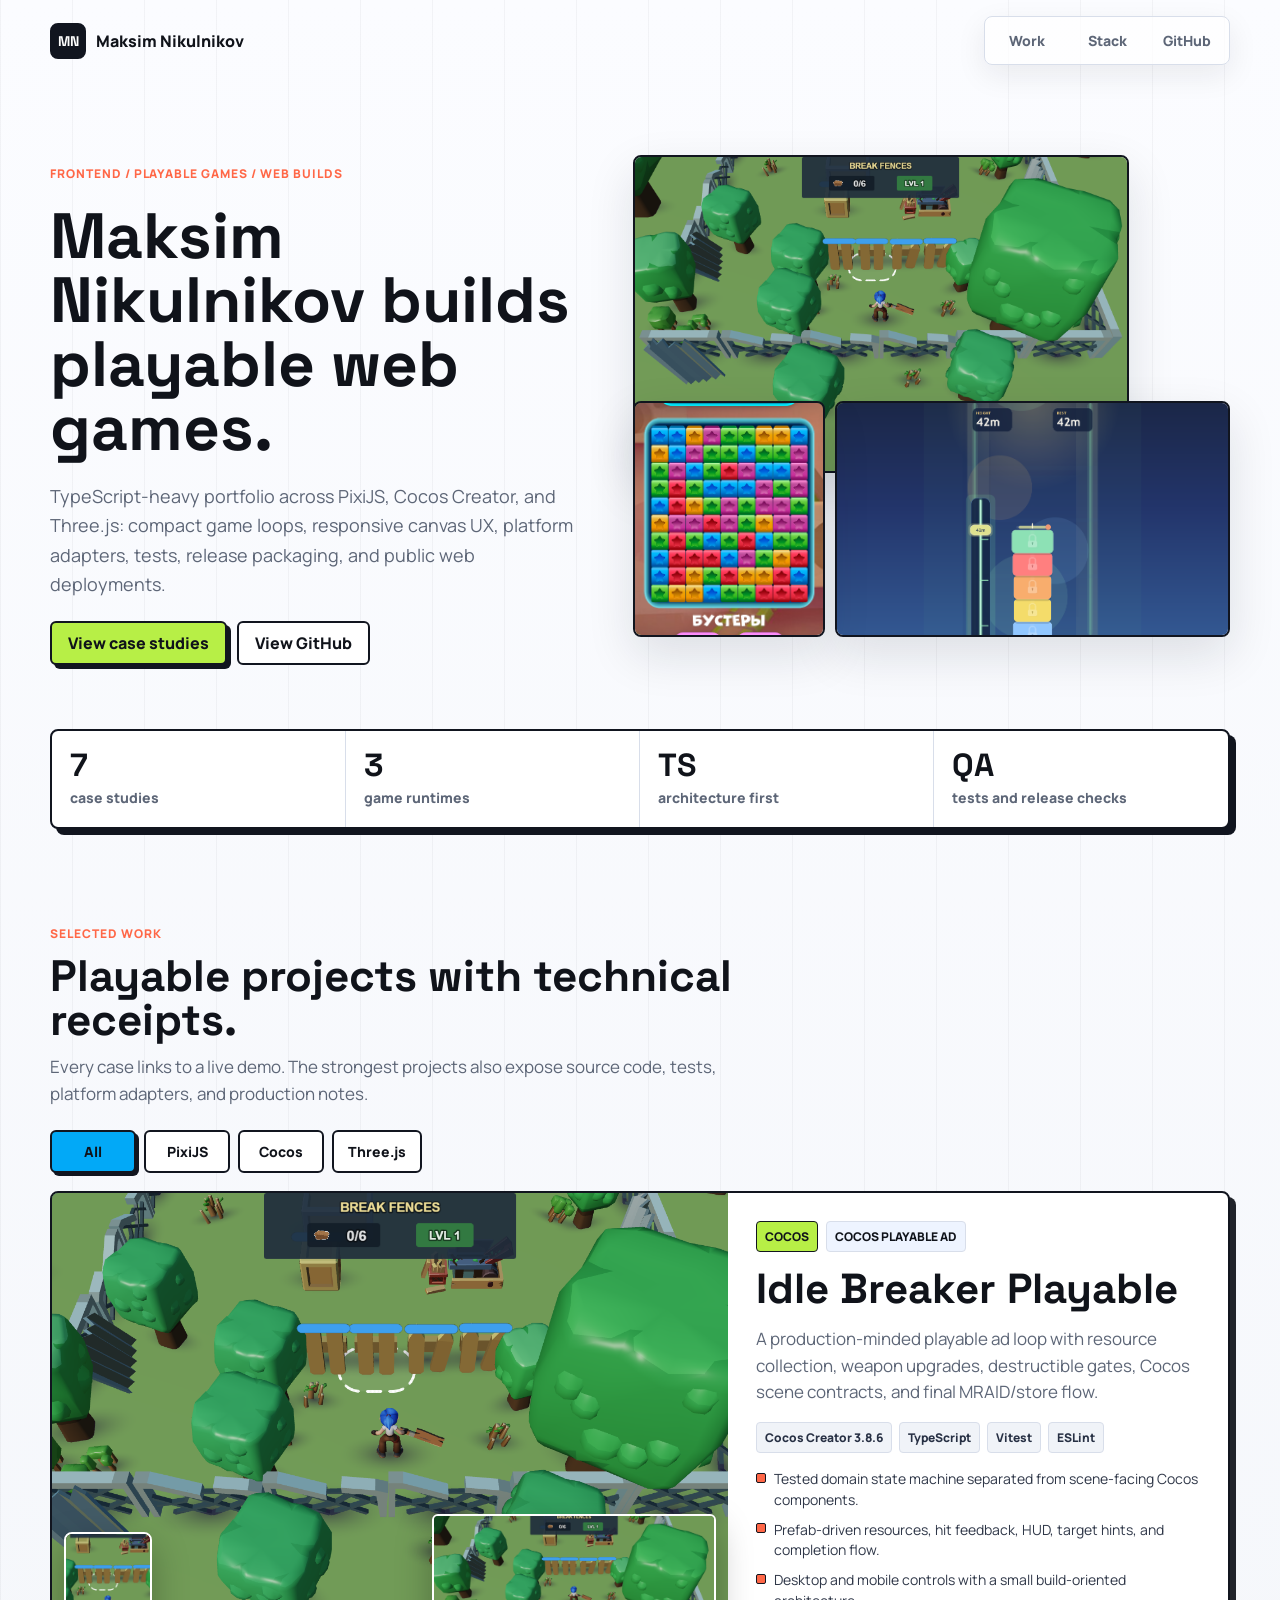
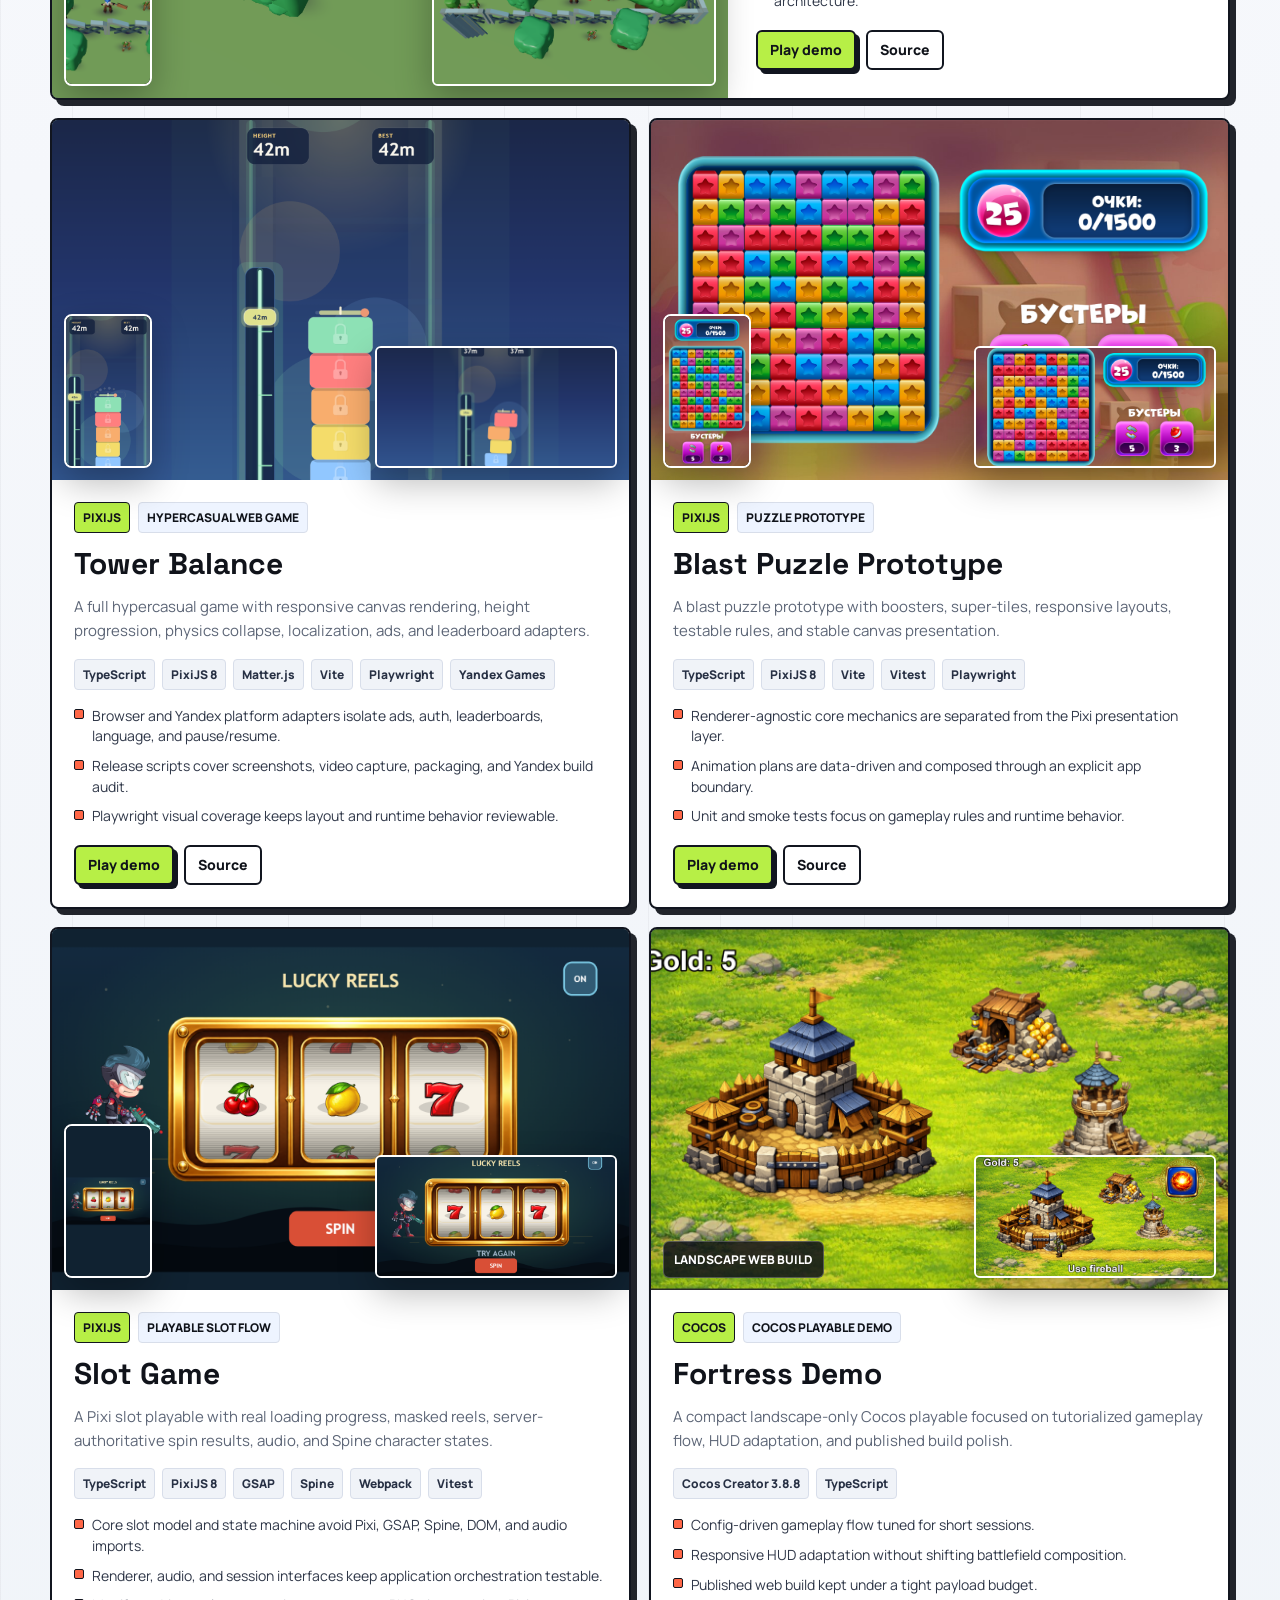
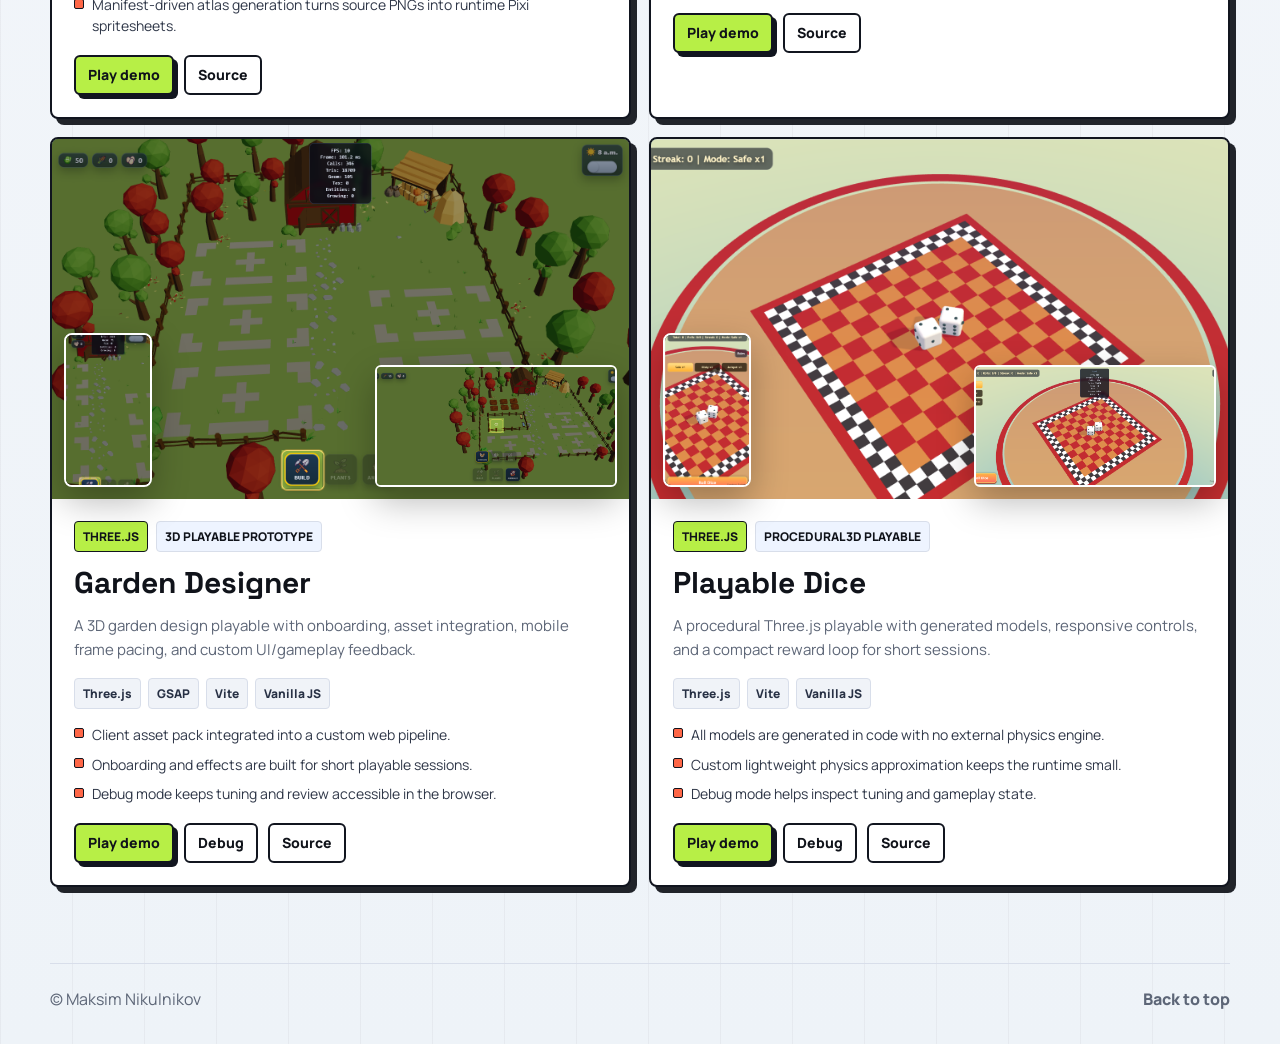
==== index.html @ b0c2d1bb "feat: redesign portfolio layout" ====
<!doctype html>
<html lang="en">
  <head>
    <meta charset="UTF-8" />
    <meta name="viewport" content="width=device-width, initial-scale=1.0" />
    <meta
      name="description"
      content="Portfolio of Maksim Nikulnikov, a frontend and playable game developer working with TypeScript, PixiJS, Cocos Creator, and Three.js."
    />
    <title>Maksim Nikulnikov | Frontend & Playable Game Developer</title>
    <link rel="preconnect" href="https://fonts.googleapis.com" />
    <link rel="preconnect" href="https://fonts.gstatic.com" crossorigin />
    <link
      href="https://fonts.googleapis.com/css2?family=Space+Grotesk:wght@500;600;700&family=Manrope:wght@400;600;700;800&display=swap"
      rel="stylesheet"
    />
    <link rel="stylesheet" href="./styles.css?v=20260713-2" />
  </head>
  <body>
    <header class="site-header">
      <a class="brand" href="#top" aria-label="Maksim Nikulnikov portfolio home">
        <span class="brand-mark">MN</span>
        <span>Maksim Nikulnikov</span>
      </a>
      <nav class="site-nav" aria-label="Primary navigation">
        <a href="#work">Work</a>
        <a href="#stack">Stack</a>
        <a href="https://github.com/MaksNikulnikov" target="_blank" rel="noreferrer">GitHub</a>
      </nav>
    </header>

    <main id="top">
      <section class="hero" aria-labelledby="hero-title">
        <div class="hero-copy">
          <p class="eyebrow">Frontend / playable games / web builds</p>
          <h1 id="hero-title">Maksim Nikulnikov builds playable web games.</h1>
          <p class="subtitle">
            TypeScript-heavy portfolio across PixiJS, Cocos Creator, and Three.js: compact game loops,
            responsive canvas UX, platform adapters, tests, release packaging, and public web deployments.
          </p>
          <div class="hero-actions" aria-label="Primary actions">
            <a class="button button-primary" href="#work">View case studies</a>
            <a class="button button-secondary" href="https://github.com/MaksNikulnikov" target="_blank" rel="noreferrer">View GitHub</a>
          </div>
        </div>

        <div class="hero-media" aria-label="Featured project screenshots">
          <img class="hero-shot hero-shot-main" src="./assets/idle-breaker-desktop-01.png" alt="Idle Breaker Playable gameplay screenshot" />
          <img class="hero-shot hero-shot-small" src="./assets/tower-balance-desktop-01.png" alt="Tower Balance gameplay screenshot" />
          <img class="hero-shot hero-shot-phone" src="./assets/blast-mobile-01.png" alt="Blast Puzzle mobile screenshot" />
        </div>
      </section>

      <section id="stack" class="proof-strip" aria-label="Technical focus">
        <div>
          <strong>7</strong>
          <span>case studies</span>
        </div>
        <div>
          <strong>3</strong>
          <span>game runtimes</span>
        </div>
        <div>
          <strong>TS</strong>
          <span>architecture first</span>
        </div>
        <div>
          <strong>QA</strong>
          <span>tests and release checks</span>
        </div>
      </section>

      <section class="section-heading" aria-labelledby="work-title">
        <p class="eyebrow">Selected work</p>
        <h2 id="work-title">Playable projects with technical receipts.</h2>
        <p>
          Every case links to a live demo. The strongest projects also expose source code, tests,
          platform adapters, and production notes.
        </p>
      </section>

      <section id="work" class="work" aria-label="Portfolio case studies">
        <div id="case-filters" class="filters" aria-label="Filter case studies"></div>
        <div id="case-grid" class="case-grid"></div>
      </section>
    </main>

    <footer class="footer">
      <p>&copy; Maksim Nikulnikov</p>
      <a href="#top">Back to top</a>
    </footer>

    <script type="module" src="./app.js?v=20260713-2"></script>
  </body>
</html>
---- styles.css ----
:root {
  --page: #f5f7fb;
  --surface: #ffffff;
  --ink: #10131a;
  --muted: #5d6677;
  --line: #d8deea;
  --line-strong: #11151f;
  --cyan: #02a9f7;
  --lime: #b7ef46;
  --coral: #ff6747;
  --violet: #7d5cff;
  --shadow: 0 18px 48px rgba(18, 24, 38, 0.12);
}

* {
  box-sizing: border-box;
}

html {
  scroll-behavior: smooth;
}

body {
  margin: 0;
  color: var(--ink);
  background:
    linear-gradient(90deg, rgba(16, 19, 26, 0.04) 1px, transparent 1px),
    linear-gradient(180deg, #fbfcff 0%, var(--page) 42%, #eef3f8 100%);
  background-size: 72px 72px, auto;
  font-family: "Manrope", Arial, sans-serif;
  min-height: 100vh;
}

img {
  display: block;
  max-width: 100%;
}

a {
  color: inherit;
}

.site-header {
  position: relative;
  display: flex;
  align-items: center;
  justify-content: space-between;
  gap: 24px;
  width: min(1180px, calc(100% - 40px));
  margin: 0 auto;
  padding: 16px 0;
}

.brand,
.site-nav {
  display: flex;
  align-items: center;
}

.brand {
  gap: 10px;
  color: var(--ink);
  font-weight: 800;
  text-decoration: none;
}

.brand-mark {
  display: grid;
  place-items: center;
  width: 36px;
  height: 36px;
  color: #ffffff;
  background: var(--line-strong);
  border: 2px solid var(--line-strong);
  border-radius: 8px;
  font-family: "Space Grotesk", Arial, sans-serif;
  font-size: 14px;
}

.site-nav {
  gap: 6px;
  padding: 5px;
  background: rgba(255, 255, 255, 0.72);
  border: 1px solid var(--line);
  border-radius: 8px;
  box-shadow: 0 10px 30px rgba(21, 27, 42, 0.08);
}

.site-nav a {
  min-width: 74px;
  padding: 9px 12px;
  color: var(--muted);
  border-radius: 6px;
  font-size: 14px;
  font-weight: 800;
  text-align: center;
  text-decoration: none;
}

.site-nav a:hover,
.site-nav a:focus-visible {
  color: var(--ink);
  background: #eef4ff;
  outline: none;
}

main {
  overflow: hidden;
}

.hero,
.proof-strip,
.section-heading,
.work,
.footer {
  width: min(1180px, calc(100% - 40px));
  margin: 0 auto;
}

.hero {
  display: grid;
  grid-template-columns: minmax(0, 0.95fr) minmax(440px, 1.05fr);
  gap: 42px;
  align-items: center;
  padding: 74px 0 42px;
}

.hero-copy {
  display: grid;
  gap: 22px;
}

.eyebrow {
  margin: 0;
  color: var(--coral);
  font-size: 12px;
  font-weight: 900;
  letter-spacing: 0.08em;
  text-transform: uppercase;
}

h1,
h2,
h3 {
  margin: 0;
  font-family: "Space Grotesk", Arial, sans-serif;
  line-height: 1;
}

h1 {
  max-width: 760px;
  font-size: 64px;
  font-weight: 700;
}

.subtitle {
  max-width: 660px;
  margin: 0;
  color: var(--muted);
  font-size: 18px;
  line-height: 1.62;
}

.hero-actions,
.case-actions {
  display: flex;
  flex-wrap: wrap;
  gap: 10px;
}

.button {
  display: inline-flex;
  align-items: center;
  justify-content: center;
  min-height: 44px;
  padding: 12px 16px;
  border: 2px solid var(--line-strong);
  border-radius: 6px;
  font-weight: 900;
  line-height: 1;
  text-decoration: none;
  transition:
    transform 160ms ease,
    box-shadow 160ms ease,
    background-color 160ms ease;
}

.button:hover,
.button:focus-visible {
  transform: translateY(-2px);
  outline: none;
}

.button-primary {
  color: var(--ink);
  background: var(--lime);
  box-shadow: 4px 4px 0 var(--line-strong);
}

.button-secondary {
  color: var(--ink);
  background: #ffffff;
}

.hero-media {
  position: relative;
  display: grid;
  grid-template-columns: repeat(6, minmax(0, 1fr));
  grid-template-rows: repeat(6, 72px);
  gap: 10px;
  min-height: 520px;
}

.hero-shot {
  width: 100%;
  height: 100%;
  border: 2px solid var(--line-strong);
  border-radius: 8px;
  object-fit: cover;
  box-shadow: var(--shadow);
}

.hero-shot-main {
  grid-column: 1 / 6;
  grid-row: 1 / 5;
}

.hero-shot-small {
  grid-column: 3 / 7;
  grid-row: 4 / 7;
}

.hero-shot-phone {
  grid-column: 1 / 3;
  grid-row: 4 / 7;
}

.proof-strip {
  display: grid;
  grid-template-columns: repeat(4, minmax(0, 1fr));
  margin-top: 12px;
  border: 2px solid var(--line-strong);
  border-radius: 8px;
  background: var(--surface);
  box-shadow: 6px 6px 0 var(--line-strong);
}

.proof-strip div {
  display: grid;
  gap: 4px;
  min-height: 96px;
  padding: 18px;
  border-right: 1px solid var(--line);
}

.proof-strip div:last-child {
  border-right: 0;
}

.proof-strip strong {
  font-family: "Space Grotesk", Arial, sans-serif;
  font-size: 32px;
  line-height: 1;
}

.proof-strip span {
  color: var(--muted);
  font-size: 14px;
  font-weight: 800;
}

.section-heading {
  display: grid;
  gap: 12px;
  max-width: 1180px;
  padding: 96px 0 22px;
}

.section-heading h2 {
  max-width: 760px;
  font-size: 44px;
}

.section-heading p:not(.eyebrow) {
  max-width: 720px;
  margin: 0;
  color: var(--muted);
  font-size: 17px;
  line-height: 1.58;
}

.work {
  padding-bottom: 76px;
}

.filters {
  display: flex;
  flex-wrap: wrap;
  gap: 8px;
  margin-bottom: 18px;
}

.filters button {
  min-width: 86px;
  padding: 10px 14px;
  color: var(--ink);
  background: #ffffff;
  border: 2px solid var(--line-strong);
  border-radius: 6px;
  cursor: pointer;
  font: inherit;
  font-size: 14px;
  font-weight: 900;
}

.filters button:hover,
.filters button:focus-visible,
.filters button.is-active {
  background: var(--cyan);
  outline: none;
  box-shadow: 3px 3px 0 var(--line-strong);
}

.case-grid {
  display: grid;
  grid-template-columns: repeat(2, minmax(0, 1fr));
  gap: 18px;
}

.case-card {
  overflow: hidden;
  background: var(--surface);
  border: 2px solid var(--line-strong);
  border-radius: 8px;
  box-shadow: 6px 6px 0 rgba(16, 19, 26, 0.92);
}

.case-card[hidden] {
  display: none;
}

.case-card-featured {
  display: grid;
  grid-column: 1 / -1;
  grid-template-columns: minmax(0, 1.15fr) minmax(360px, 0.85fr);
}

.case-media {
  position: relative;
  min-height: 330px;
  background:
    linear-gradient(135deg, rgba(2, 169, 247, 0.2), rgba(255, 103, 71, 0.15)),
    #11151f;
}

.case-card:not(.case-card-featured) .case-media {
  aspect-ratio: 16 / 10;
  min-height: 0;
}

.media-link,
.media-link img,
.phone-preview,
.phone-preview img {
  display: block;
}

.media-primary {
  position: absolute;
  inset: 0;
}

.media-primary img {
  width: 100%;
  height: 100%;
  object-fit: cover;
}

.media-secondary {
  position: absolute;
  right: 12px;
  bottom: 12px;
  width: 42%;
  height: 34%;
  overflow: hidden;
  border: 2px solid #ffffff;
  border-radius: 6px;
  box-shadow: 0 14px 36px rgba(0, 0, 0, 0.28);
}

.media-secondary img {
  width: 100%;
  height: 100%;
  object-fit: cover;
}

.phone-preview {
  position: absolute;
  left: 12px;
  bottom: 12px;
  width: 88px;
  height: 154px;
  overflow: hidden;
  background: #11151f;
  border: 2px solid #ffffff;
  border-radius: 8px;
  box-shadow: 0 14px 36px rgba(0, 0, 0, 0.28);
}

.phone-preview img {
  width: 100%;
  height: 100%;
  object-fit: cover;
}

.orientation-note {
  position: absolute;
  left: 12px;
  bottom: 12px;
  max-width: calc(100% - 24px);
  padding: 9px 10px;
  color: #ffffff;
  background: rgba(16, 19, 26, 0.86);
  border: 1px solid rgba(255, 255, 255, 0.24);
  border-radius: 6px;
  font-size: 12px;
  font-weight: 900;
  text-transform: uppercase;
}

.case-copy {
  display: grid;
  align-content: start;
  gap: 16px;
  padding: 22px;
}

.case-card-featured .case-copy {
  padding: 28px;
}

.case-kicker {
  display: flex;
  flex-wrap: wrap;
  gap: 8px;
}

.case-kicker span {
  padding: 6px 8px;
  color: var(--ink);
  background: #eef4ff;
  border: 1px solid var(--line);
  border-radius: 4px;
  font-size: 12px;
  font-weight: 900;
  text-transform: uppercase;
}

.case-kicker span:first-child {
  background: var(--lime);
  border-color: var(--line-strong);
}

.case-copy h3 {
  font-size: 30px;
}

.case-card-featured .case-copy h3 {
  font-size: 42px;
}

.case-copy p {
  margin: 0;
  color: var(--muted);
  font-size: 15px;
  line-height: 1.58;
}

.case-card-featured .case-copy p {
  font-size: 17px;
}

.chip-list {
  display: flex;
  flex-wrap: wrap;
  gap: 7px;
}

.chip {
  padding: 6px 8px;
  color: #273044;
  background: #f0f3f8;
  border: 1px solid var(--line);
  border-radius: 4px;
  font-size: 12px;
  font-weight: 800;
}

.case-highlights {
  display: grid;
  gap: 9px;
  margin: 0;
  padding: 0;
  list-style: none;
}

.case-highlights li {
  position: relative;
  padding-left: 18px;
  color: #2f3748;
  font-size: 14px;
  line-height: 1.48;
}

.case-highlights li::before {
  position: absolute;
  top: 0.62em;
  left: 0;
  width: 8px;
  height: 8px;
  background: var(--coral);
  border: 1px solid var(--line-strong);
  border-radius: 2px;
  content: "";
  transform: translateY(-50%);
}

.case-actions {
  margin-top: 2px;
}

.case-actions .button {
  min-height: 40px;
  padding: 10px 12px;
  font-size: 14px;
}

.footer {
  display: flex;
  align-items: center;
  justify-content: space-between;
  gap: 16px;
  padding: 24px 0 34px;
  color: var(--muted);
  border-top: 1px solid var(--line);
}

.footer p {
  margin: 0;
}

.footer a {
  font-weight: 900;
  text-decoration: none;
}

@media (max-width: 1080px) {
  .hero {
    grid-template-columns: 1fr;
    padding-top: 48px;
  }

  .hero-media {
    min-height: 460px;
  }

  .case-card-featured {
    grid-template-columns: 1fr;
  }

  .case-card-featured .case-media {
    min-height: 420px;
  }
}

@media (max-width: 760px) {
  .site-header {
    position: static;
    align-items: flex-start;
    flex-direction: column;
    width: min(100% - 28px, 1180px);
    padding-top: 14px;
  }

  .site-nav {
    width: 100%;
    justify-content: space-between;
  }

  .site-nav a {
    min-width: 0;
    flex: 1;
  }

  .hero,
  .proof-strip,
  .section-heading,
  .work,
  .footer {
    width: min(100% - 28px, 1180px);
  }

  .hero {
    gap: 28px;
    padding: 36px 0 30px;
  }

  h1 {
    font-size: 42px;
  }

  .subtitle {
    font-size: 16px;
  }

  .hero-actions .button,
  .case-actions .button {
    width: 100%;
  }

  .hero-media {
    grid-template-rows: repeat(6, 48px);
    min-height: 340px;
  }

  .hero-shot-main {
    grid-column: 1 / 7;
    grid-row: 1 / 5;
  }

  .hero-shot-small {
    grid-column: 3 / 7;
    grid-row: 4 / 7;
  }

  .hero-shot-phone {
    grid-column: 1 / 3;
    grid-row: 4 / 7;
  }

  .proof-strip {
    grid-template-columns: repeat(2, minmax(0, 1fr));
  }

  .proof-strip div {
    min-height: 88px;
  }

  .proof-strip div:nth-child(2) {
    border-right: 0;
  }

  .proof-strip div:nth-child(-n + 2) {
    border-bottom: 1px solid var(--line);
  }

  .section-heading {
    padding-top: 64px;
  }

  .section-heading h2 {
    font-size: 34px;
  }

  .case-grid {
    grid-template-columns: 1fr;
  }

  .case-card-featured .case-media,
  .case-media {
    min-height: 300px;
  }

  .case-card-featured .case-copy,
  .case-copy {
    padding: 18px;
  }

  .case-card-featured .case-copy h3,
  .case-copy h3 {
    font-size: 28px;
  }

  .media-secondary {
    width: 48%;
  }

  .phone-preview {
    width: 72px;
    height: 128px;
  }
}

@media (max-width: 460px) {
  h1 {
    font-size: 36px;
  }

  .brand {
    font-size: 15px;
  }

  .site-nav a {
    padding: 8px 6px;
    font-size: 13px;
  }

  .hero-media {
    grid-template-rows: repeat(6, 40px);
    min-height: 286px;
  }

  .proof-strip strong {
    font-size: 26px;
  }

  .filters button {
    flex: 1 1 calc(50% - 8px);
  }
}
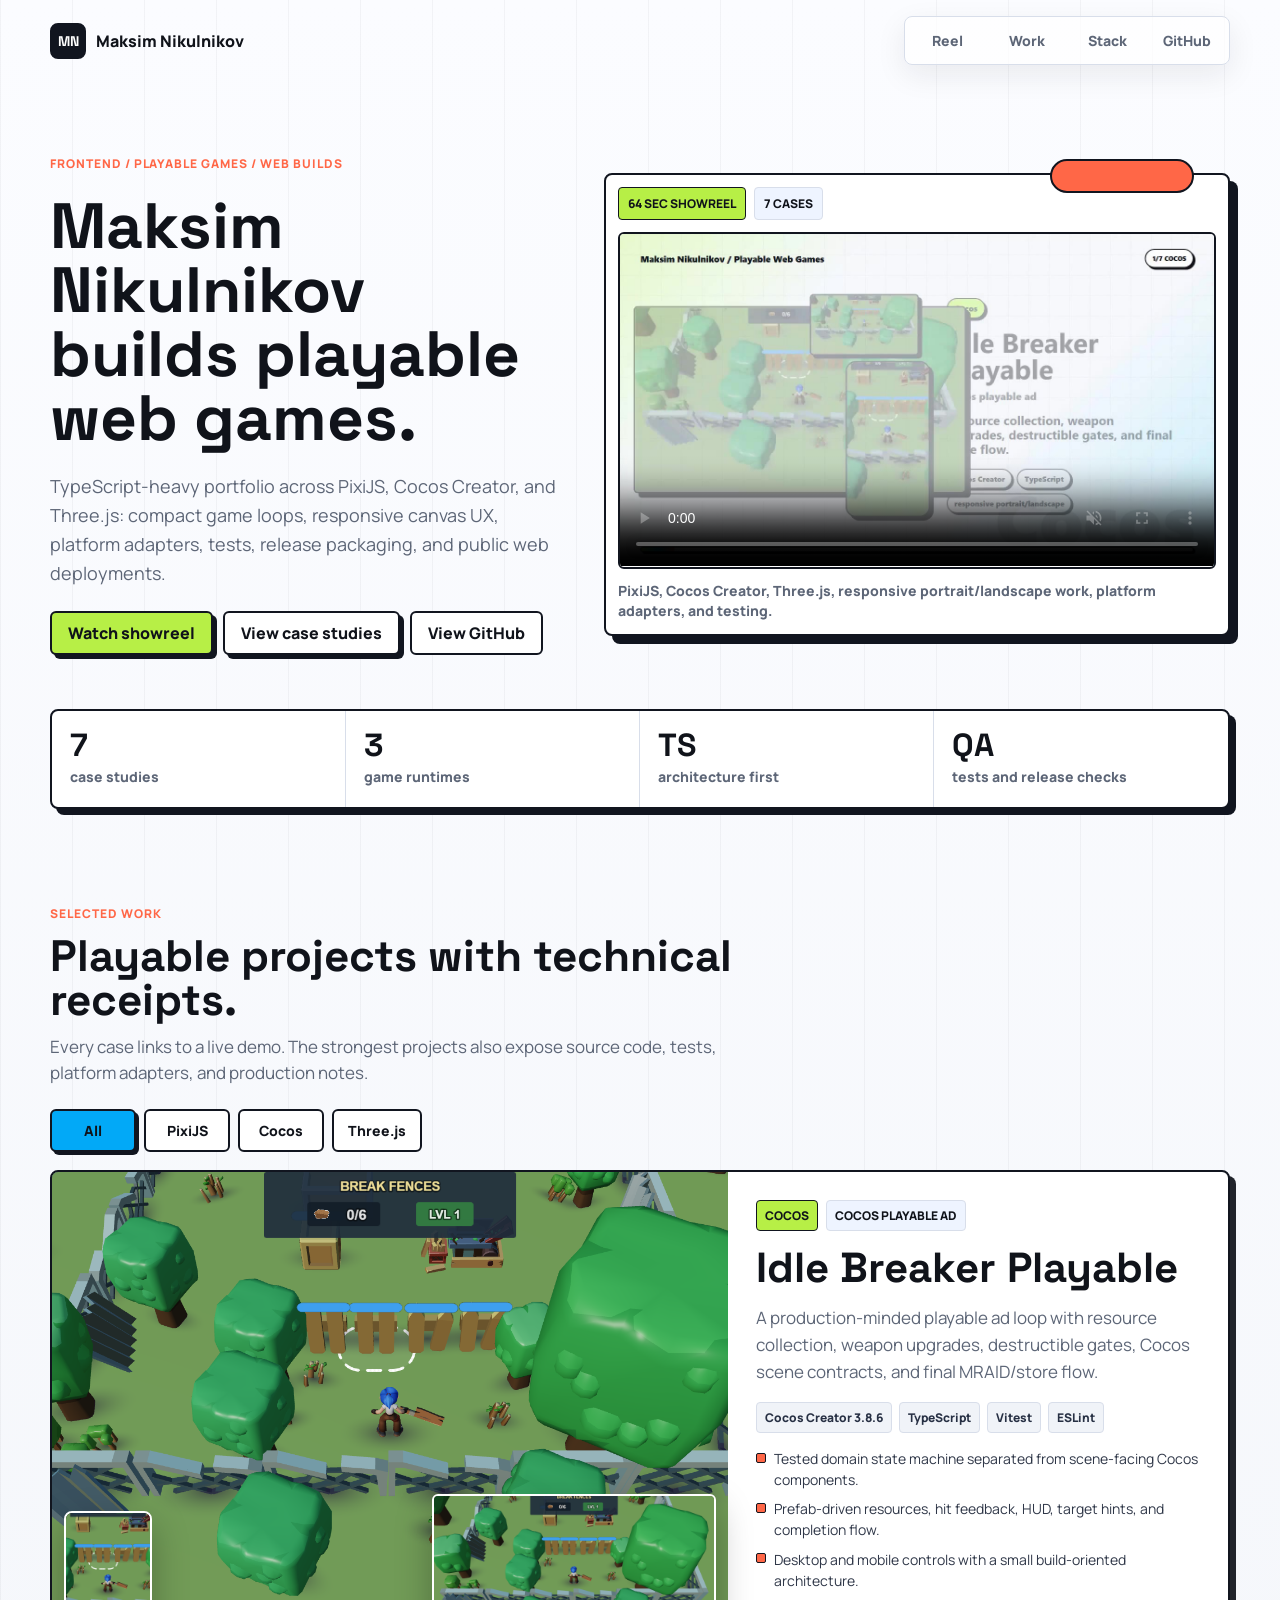
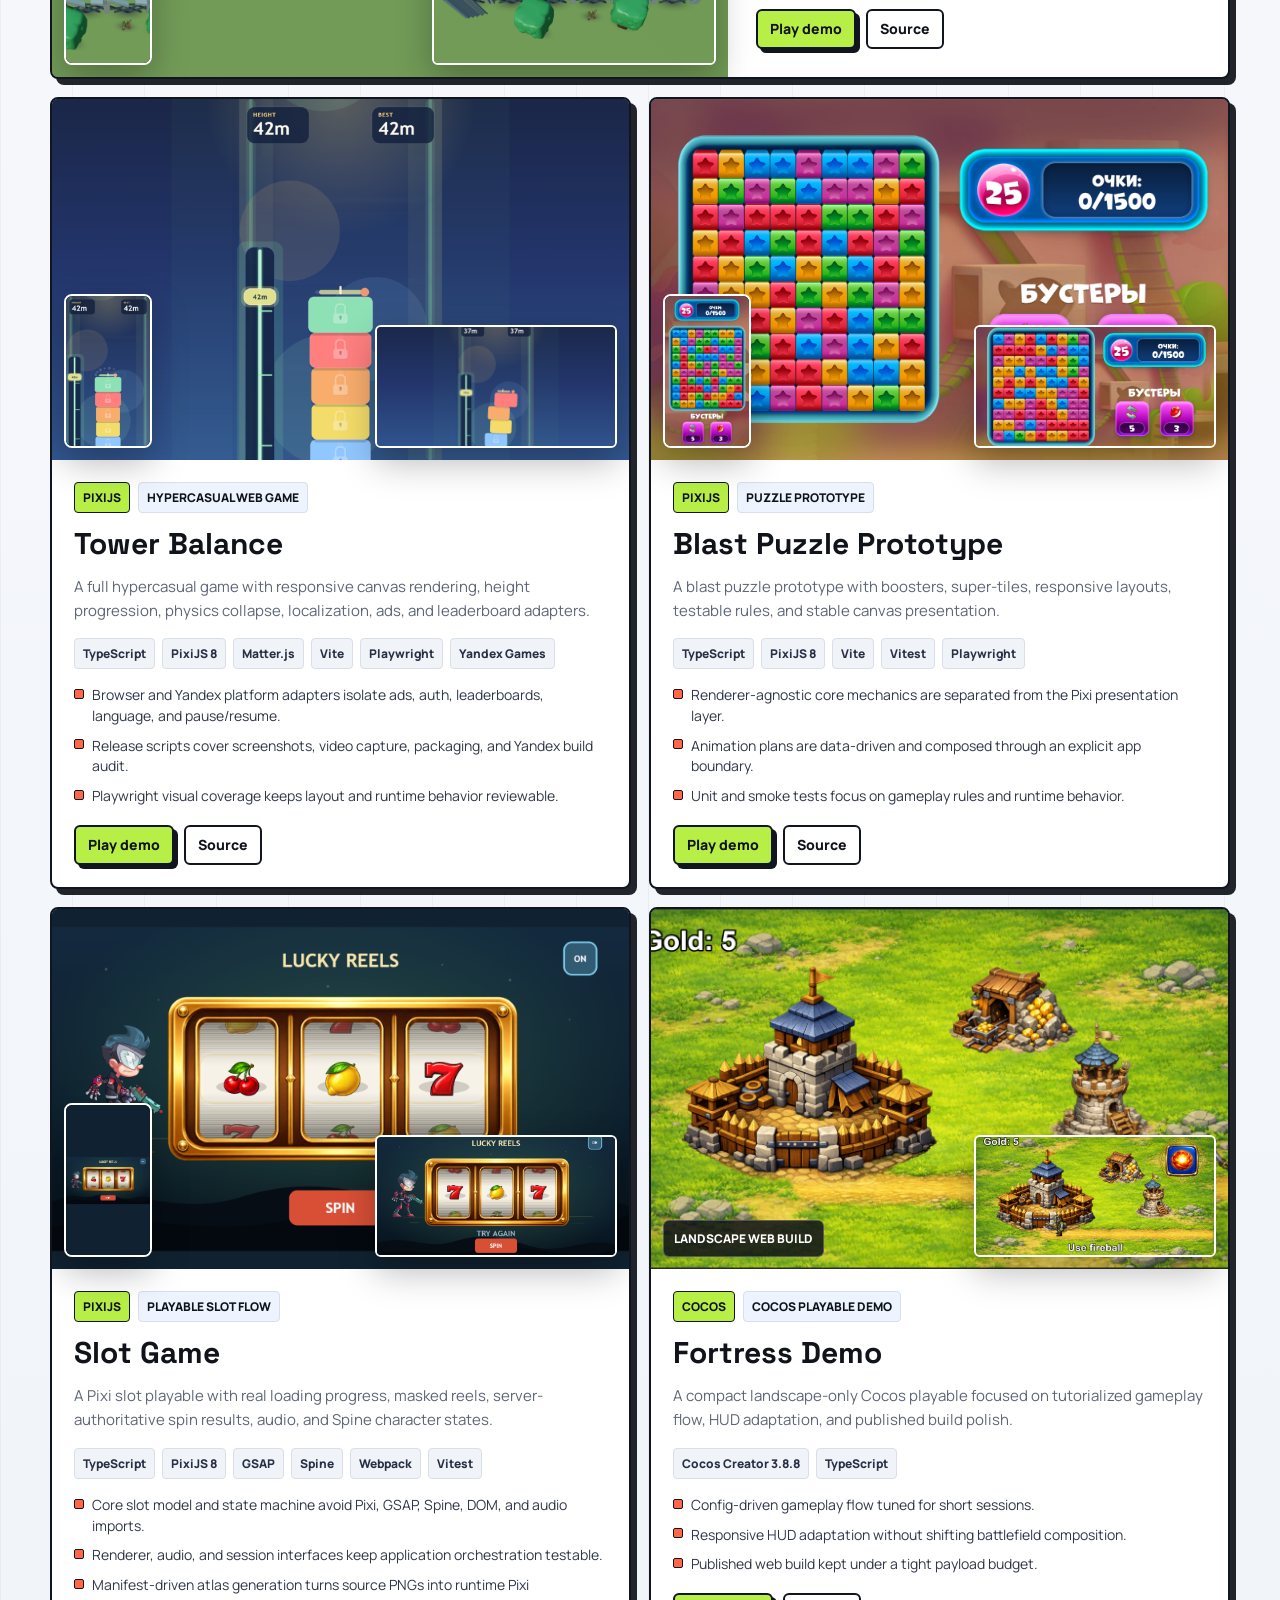
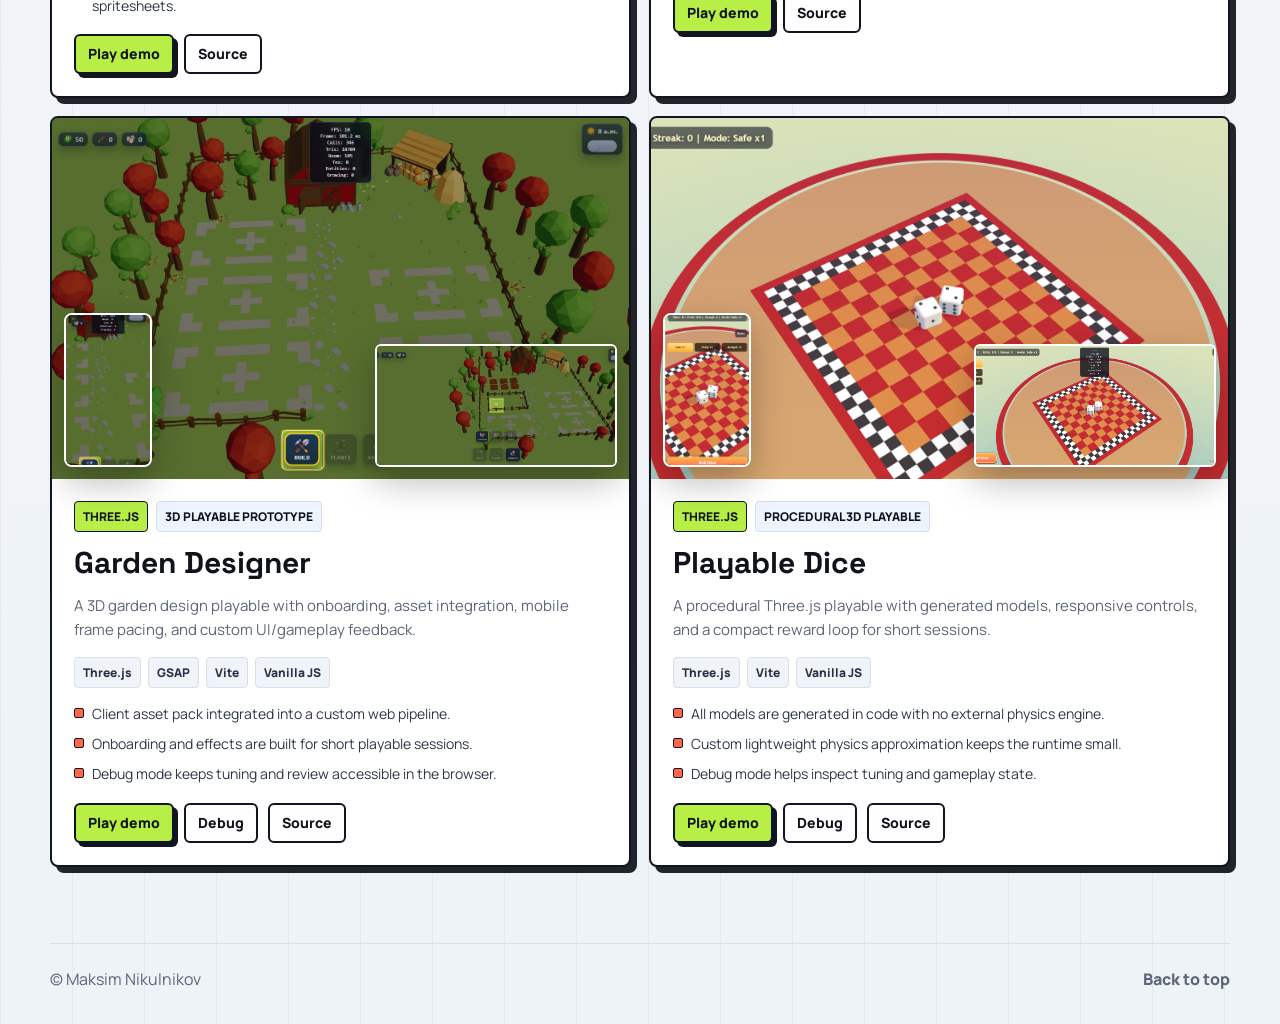
==== commit 04fd0e28: "feat: add portfolio showreel" ====
--- a/index.html
+++ b/index.html
@@ -23,6 +23,7 @@
         <span>Maksim Nikulnikov</span>
       </a>
       <nav class="site-nav" aria-label="Primary navigation">
+        <a href="#showreel">Reel</a>
         <a href="#work">Work</a>
         <a href="#stack">Stack</a>
         <a href="https://github.com/MaksNikulnikov" target="_blank" rel="noreferrer">GitHub</a>
@@ -39,15 +40,31 @@
             responsive canvas UX, platform adapters, tests, release packaging, and public web deployments.
           </p>
           <div class="hero-actions" aria-label="Primary actions">
+            <a class="button button-primary" href="#showreel">Watch showreel</a>
             <a class="button button-primary" href="#work">View case studies</a>
             <a class="button button-secondary" href="https://github.com/MaksNikulnikov" target="_blank" rel="noreferrer">View GitHub</a>
           </div>
         </div>
 
-        <div class="hero-media" aria-label="Featured project screenshots">
-          <img class="hero-shot hero-shot-main" src="./assets/idle-breaker-desktop-01.png" alt="Idle Breaker Playable gameplay screenshot" />
-          <img class="hero-shot hero-shot-small" src="./assets/tower-balance-desktop-01.png" alt="Tower Balance gameplay screenshot" />
-          <img class="hero-shot hero-shot-phone" src="./assets/blast-mobile-01.png" alt="Blast Puzzle mobile screenshot" />
+        <div id="showreel" class="showreel-card" aria-label="Playable portfolio showreel">
+          <div class="showreel-meta">
+            <span>64 sec showreel</span>
+            <span>7 cases</span>
+          </div>
+          <video
+            class="showreel-video"
+            controls
+            muted
+            playsinline
+            preload="metadata"
+            poster="./assets/showreel-poster.jpg?v=20260713"
+          >
+            <source src="./assets/showreel.webm?v=20260713" type="video/webm" />
+            <source src="./assets/showreel.mp4?v=20260713" type="video/mp4" />
+          </video>
+          <p class="showreel-caption">
+            PixiJS, Cocos Creator, Three.js, responsive portrait/landscape work, platform adapters, and testing.
+          </p>
         </div>
       </section>
 
--- a/styles.css
+++ b/styles.css
@@ -119,7 +119,7 @@
 
 .hero {
   display: grid;
-  grid-template-columns: minmax(0, 0.95fr) minmax(440px, 1.05fr);
+  grid-template-columns: minmax(0, 0.9fr) minmax(480px, 1.1fr);
   gap: 42px;
   align-items: center;
   padding: 74px 0 42px;
@@ -197,42 +197,76 @@
   box-shadow: 4px 4px 0 var(--line-strong);
 }
 
+.hero-actions .button-primary + .button-primary {
+  background: #ffffff;
+}
+
 .button-secondary {
   color: var(--ink);
   background: #ffffff;
 }
 
-.hero-media {
+.showreel-card {
   position: relative;
   display: grid;
-  grid-template-columns: repeat(6, minmax(0, 1fr));
-  grid-template-rows: repeat(6, 72px);
-  gap: 10px;
-  min-height: 520px;
-}
-
-.hero-shot {
-  width: 100%;
-  height: 100%;
+  gap: 12px;
+  padding: 12px;
+  background: var(--surface);
   border: 2px solid var(--line-strong);
   border-radius: 8px;
+  box-shadow: 8px 8px 0 var(--line-strong);
+}
+
+.showreel-card::before {
+  position: absolute;
+  inset: -16px 34px auto auto;
+  width: 140px;
+  height: 30px;
+  background: var(--coral);
+  border: 2px solid var(--line-strong);
+  border-radius: 999px;
+  content: "";
+}
+
+.showreel-meta {
+  display: flex;
+  flex-wrap: wrap;
+  gap: 8px;
+}
+
+.showreel-meta span {
+  padding: 7px 9px;
+  color: var(--ink);
+  background: #eef4ff;
+  border: 1px solid var(--line);
+  border-radius: 4px;
+  font-size: 12px;
+  font-weight: 900;
+  text-transform: uppercase;
+}
+
+.showreel-meta span:first-child {
+  background: var(--lime);
+  border-color: var(--line-strong);
+}
+
+.showreel-video {
+  display: block;
+  width: 100%;
+  aspect-ratio: 16 / 9;
+  overflow: hidden;
+  background: #11151f;
+  border: 2px solid var(--line-strong);
+  border-radius: 6px;
   object-fit: cover;
-  box-shadow: var(--shadow);
-}
-
-.hero-shot-main {
-  grid-column: 1 / 6;
-  grid-row: 1 / 5;
-}
-
-.hero-shot-small {
-  grid-column: 3 / 7;
-  grid-row: 4 / 7;
-}
-
-.hero-shot-phone {
-  grid-column: 1 / 3;
-  grid-row: 4 / 7;
+}
+
+.showreel-caption {
+  margin: 0;
+  color: var(--muted);
+  font-size: 14px;
+  font-weight: 800;
+  line-height: 1.48;
 }
 
 .proof-strip {
@@ -560,10 +594,6 @@
     padding-top: 48px;
   }
 
-  .hero-media {
-    min-height: 460px;
-  }
-
   .case-card-featured {
     grid-template-columns: 1fr;
   }
@@ -618,26 +648,6 @@
     width: 100%;
   }
 
-  .hero-media {
-    grid-template-rows: repeat(6, 48px);
-    min-height: 340px;
-  }
-
-  .hero-shot-main {
-    grid-column: 1 / 7;
-    grid-row: 1 / 5;
-  }
-
-  .hero-shot-small {
-    grid-column: 3 / 7;
-    grid-row: 4 / 7;
-  }
-
-  .hero-shot-phone {
-    grid-column: 1 / 3;
-    grid-row: 4 / 7;
-  }
-
   .proof-strip {
     grid-template-columns: repeat(2, minmax(0, 1fr));
   }
@@ -705,9 +715,8 @@
     font-size: 13px;
   }
 
-  .hero-media {
-    grid-template-rows: repeat(6, 40px);
-    min-height: 286px;
+  .showreel-card {
+    padding: 9px;
   }
 
   .proof-strip strong {
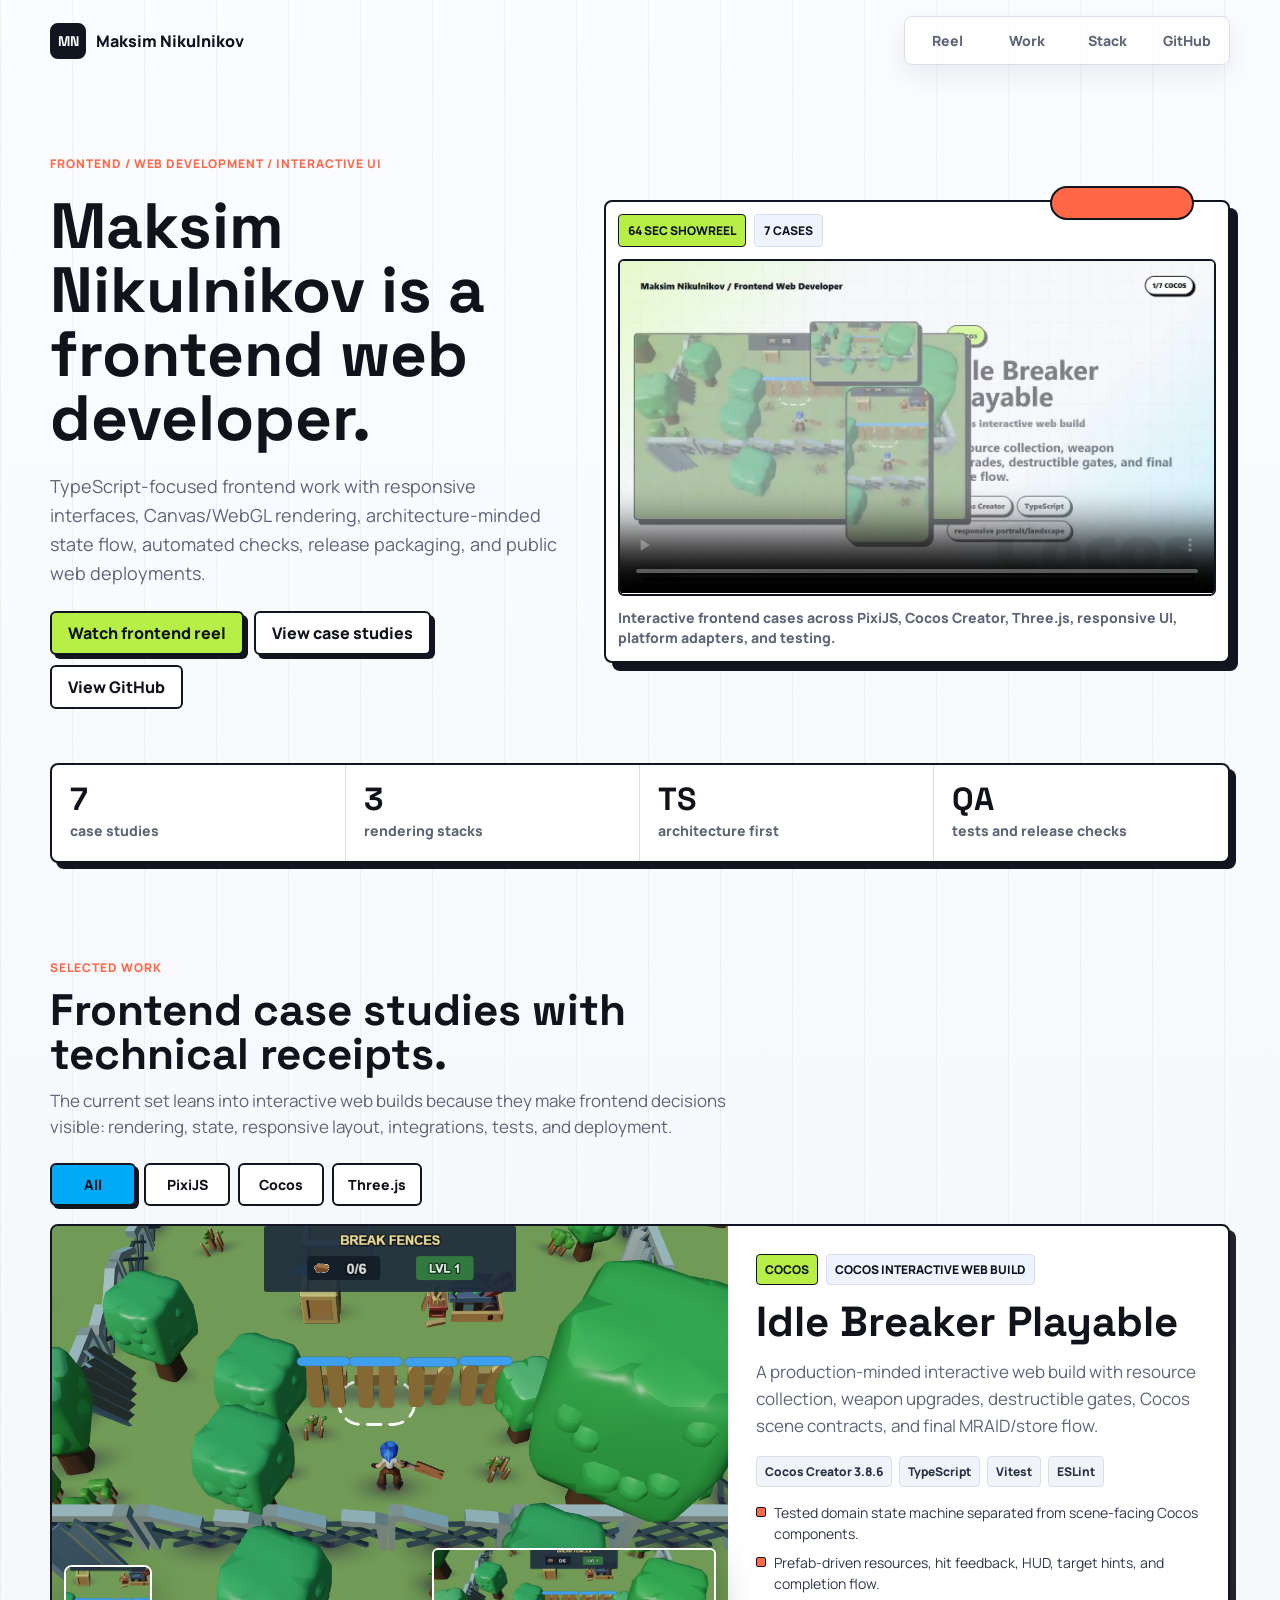
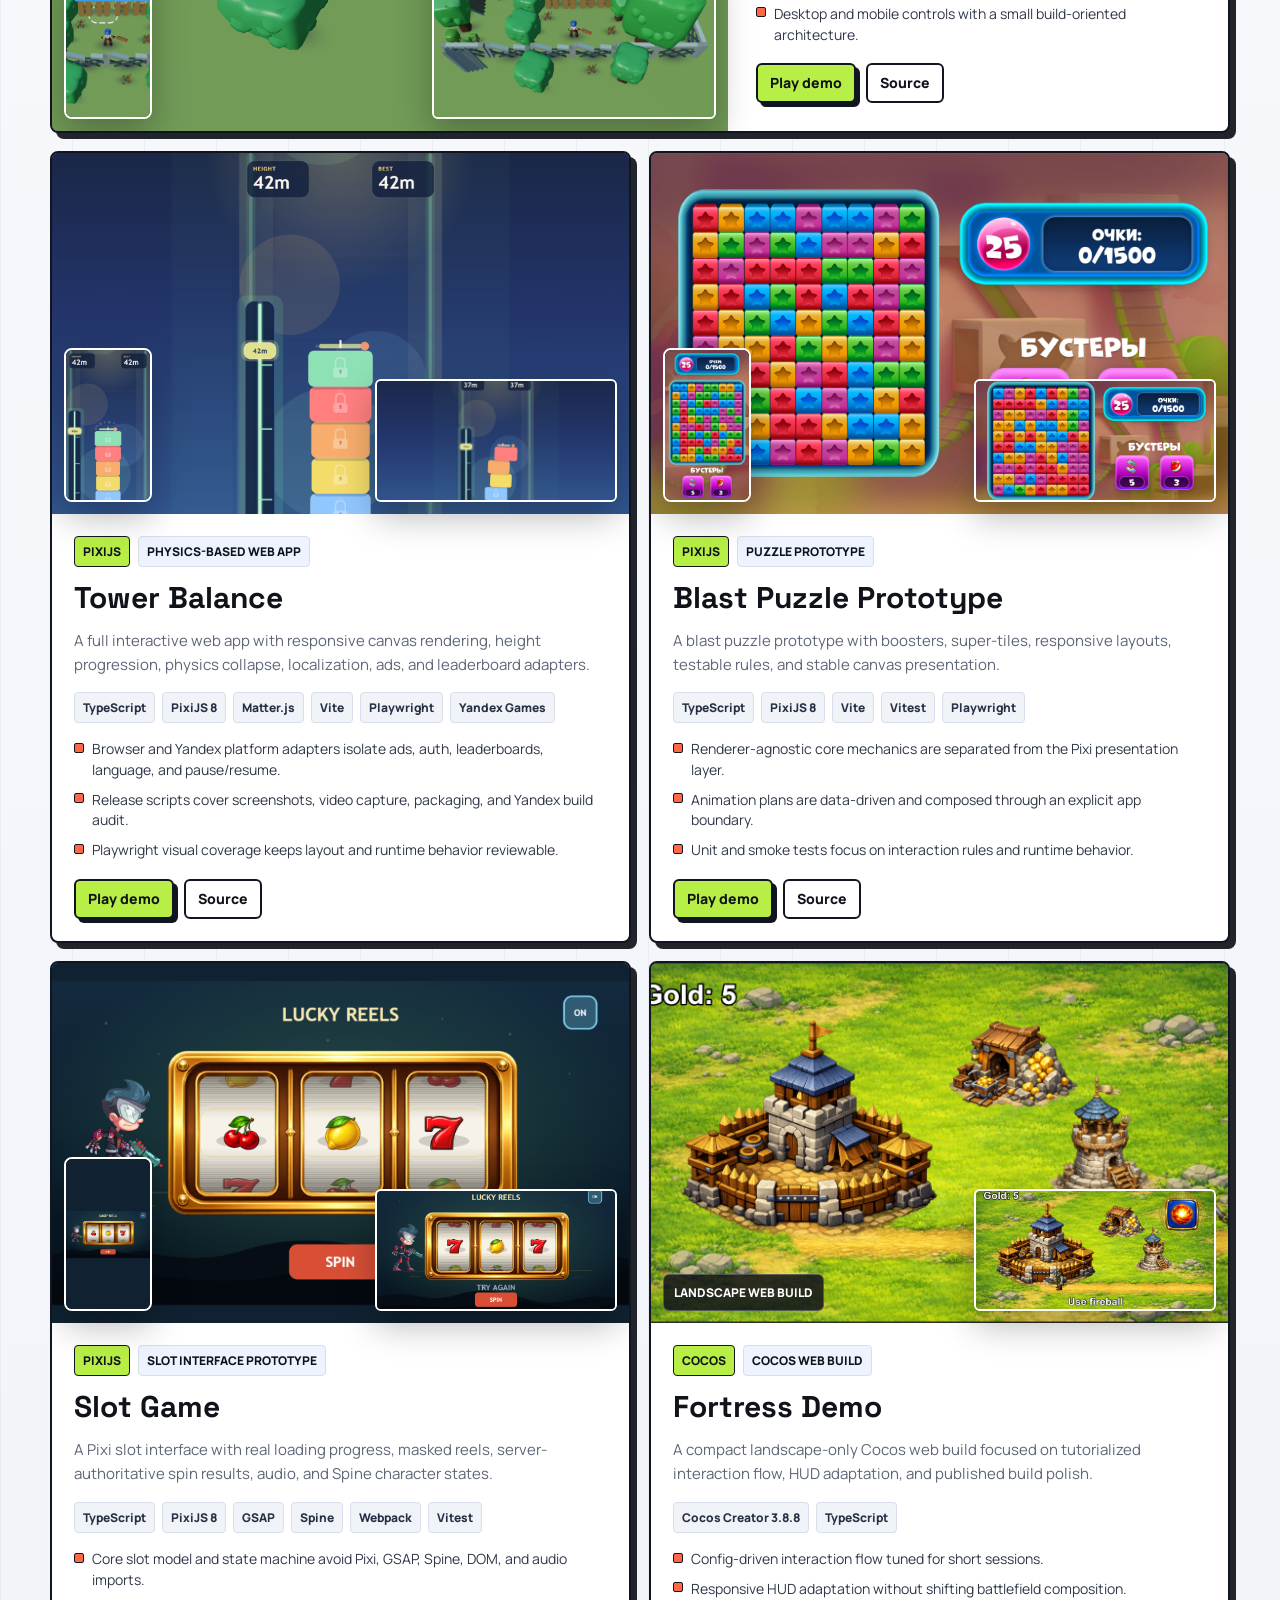
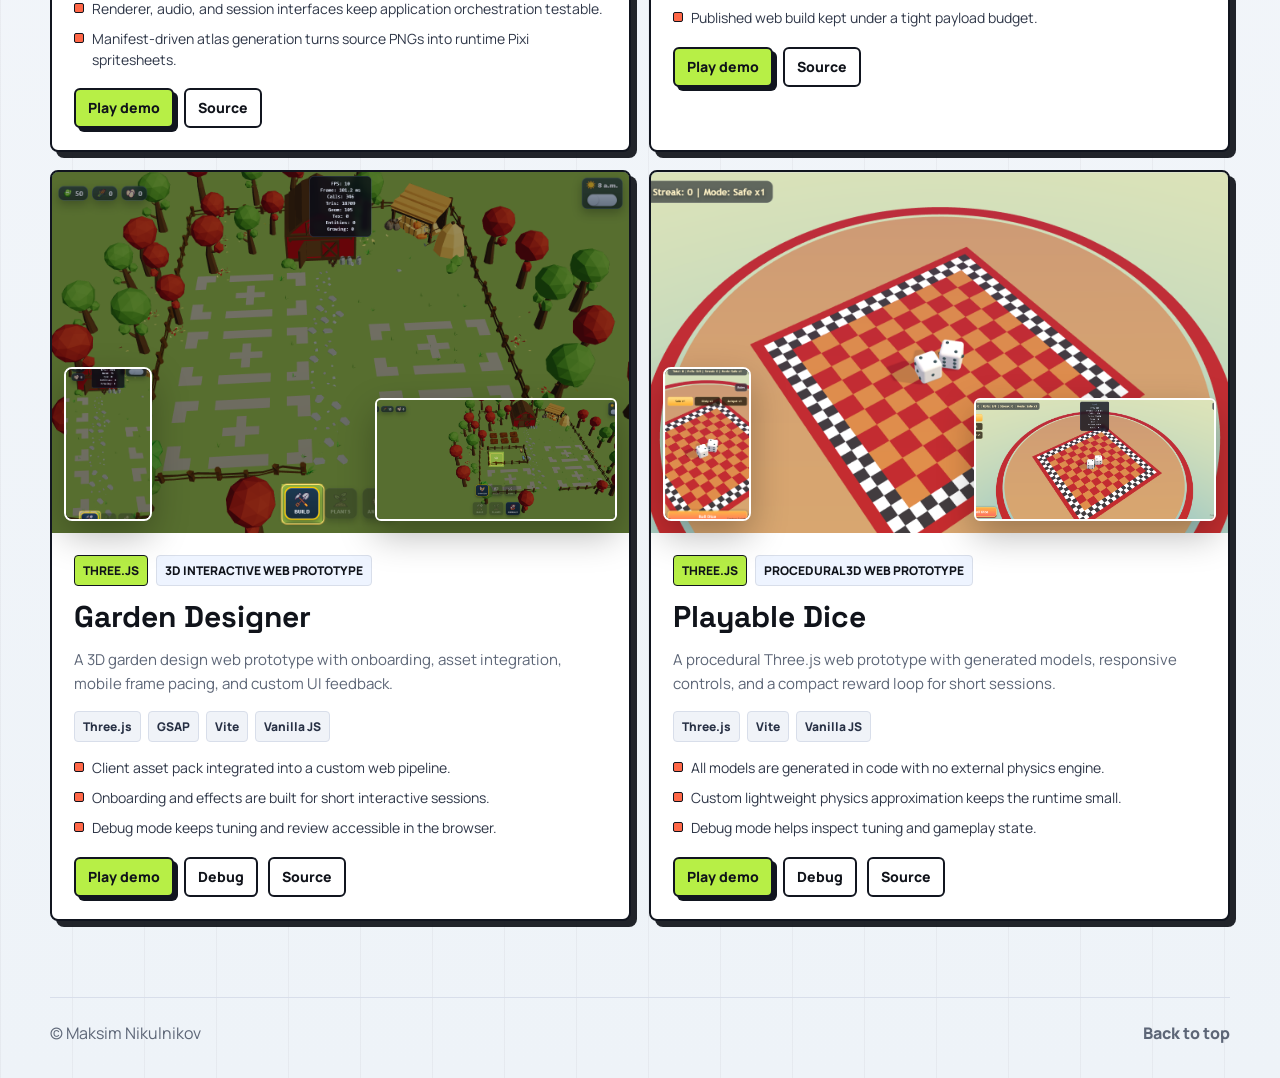
==== commit ce3e92be: "copy: reposition portfolio as frontend developer" ====
--- a/index.html
+++ b/index.html
@@ -5,16 +5,16 @@
     <meta name="viewport" content="width=device-width, initial-scale=1.0" />
     <meta
       name="description"
-      content="Portfolio of Maksim Nikulnikov, a frontend and playable game developer working with TypeScript, PixiJS, Cocos Creator, and Three.js."
+      content="Portfolio of Maksim Nikulnikov, a frontend web developer working with TypeScript, responsive UI, Canvas, WebGL, PixiJS, Cocos Creator, and Three.js."
     />
-    <title>Maksim Nikulnikov | Frontend & Playable Game Developer</title>
+    <title>Maksim Nikulnikov | Frontend Web Developer</title>
     <link rel="preconnect" href="https://fonts.googleapis.com" />
     <link rel="preconnect" href="https://fonts.gstatic.com" crossorigin />
     <link
       href="https://fonts.googleapis.com/css2?family=Space+Grotesk:wght@500;600;700&family=Manrope:wght@400;600;700;800&display=swap"
       rel="stylesheet"
     />
-    <link rel="stylesheet" href="./styles.css?v=20260713-2" />
+    <link rel="stylesheet" href="./styles.css?v=20260713-3" />
   </head>
   <body>
     <header class="site-header">
@@ -33,20 +33,20 @@
     <main id="top">
       <section class="hero" aria-labelledby="hero-title">
         <div class="hero-copy">
-          <p class="eyebrow">Frontend / playable games / web builds</p>
-          <h1 id="hero-title">Maksim Nikulnikov builds playable web games.</h1>
+          <p class="eyebrow">Frontend / web development / interactive UI</p>
+          <h1 id="hero-title">Maksim Nikulnikov is a frontend web developer.</h1>
           <p class="subtitle">
-            TypeScript-heavy portfolio across PixiJS, Cocos Creator, and Three.js: compact game loops,
-            responsive canvas UX, platform adapters, tests, release packaging, and public web deployments.
+            TypeScript-focused frontend work with responsive interfaces, Canvas/WebGL rendering,
+            architecture-minded state flow, automated checks, release packaging, and public web deployments.
           </p>
           <div class="hero-actions" aria-label="Primary actions">
-            <a class="button button-primary" href="#showreel">Watch showreel</a>
+            <a class="button button-primary" href="#showreel">Watch frontend reel</a>
             <a class="button button-primary" href="#work">View case studies</a>
             <a class="button button-secondary" href="https://github.com/MaksNikulnikov" target="_blank" rel="noreferrer">View GitHub</a>
           </div>
         </div>
 
-        <div id="showreel" class="showreel-card" aria-label="Playable portfolio showreel">
+        <div id="showreel" class="showreel-card" aria-label="Frontend portfolio showreel">
           <div class="showreel-meta">
             <span>64 sec showreel</span>
             <span>7 cases</span>
@@ -57,13 +57,13 @@
             muted
             playsinline
             preload="metadata"
-            poster="./assets/showreel-poster.jpg?v=20260713"
+            poster="./assets/showreel-poster.jpg?v=20260713-3"
           >
-            <source src="./assets/showreel.webm?v=20260713" type="video/webm" />
-            <source src="./assets/showreel.mp4?v=20260713" type="video/mp4" />
+            <source src="./assets/showreel.webm?v=20260713-3" type="video/webm" />
+            <source src="./assets/showreel.mp4?v=20260713-3" type="video/mp4" />
           </video>
           <p class="showreel-caption">
-            PixiJS, Cocos Creator, Three.js, responsive portrait/landscape work, platform adapters, and testing.
+            Interactive frontend cases across PixiJS, Cocos Creator, Three.js, responsive UI, platform adapters, and testing.
           </p>
         </div>
       </section>
@@ -75,7 +75,7 @@
         </div>
         <div>
           <strong>3</strong>
-          <span>game runtimes</span>
+          <span>rendering stacks</span>
         </div>
         <div>
           <strong>TS</strong>
@@ -89,10 +89,10 @@
 
       <section class="section-heading" aria-labelledby="work-title">
         <p class="eyebrow">Selected work</p>
-        <h2 id="work-title">Playable projects with technical receipts.</h2>
+        <h2 id="work-title">Frontend case studies with technical receipts.</h2>
         <p>
-          Every case links to a live demo. The strongest projects also expose source code, tests,
-          platform adapters, and production notes.
+          The current set leans into interactive web builds because they make frontend decisions visible:
+          rendering, state, responsive layout, integrations, tests, and deployment.
         </p>
       </section>
 
@@ -107,6 +107,6 @@
       <a href="#top">Back to top</a>
     </footer>
 
-    <script type="module" src="./app.js?v=20260713-2"></script>
+    <script type="module" src="./app.js?v=20260713-3"></script>
   </body>
 </html>
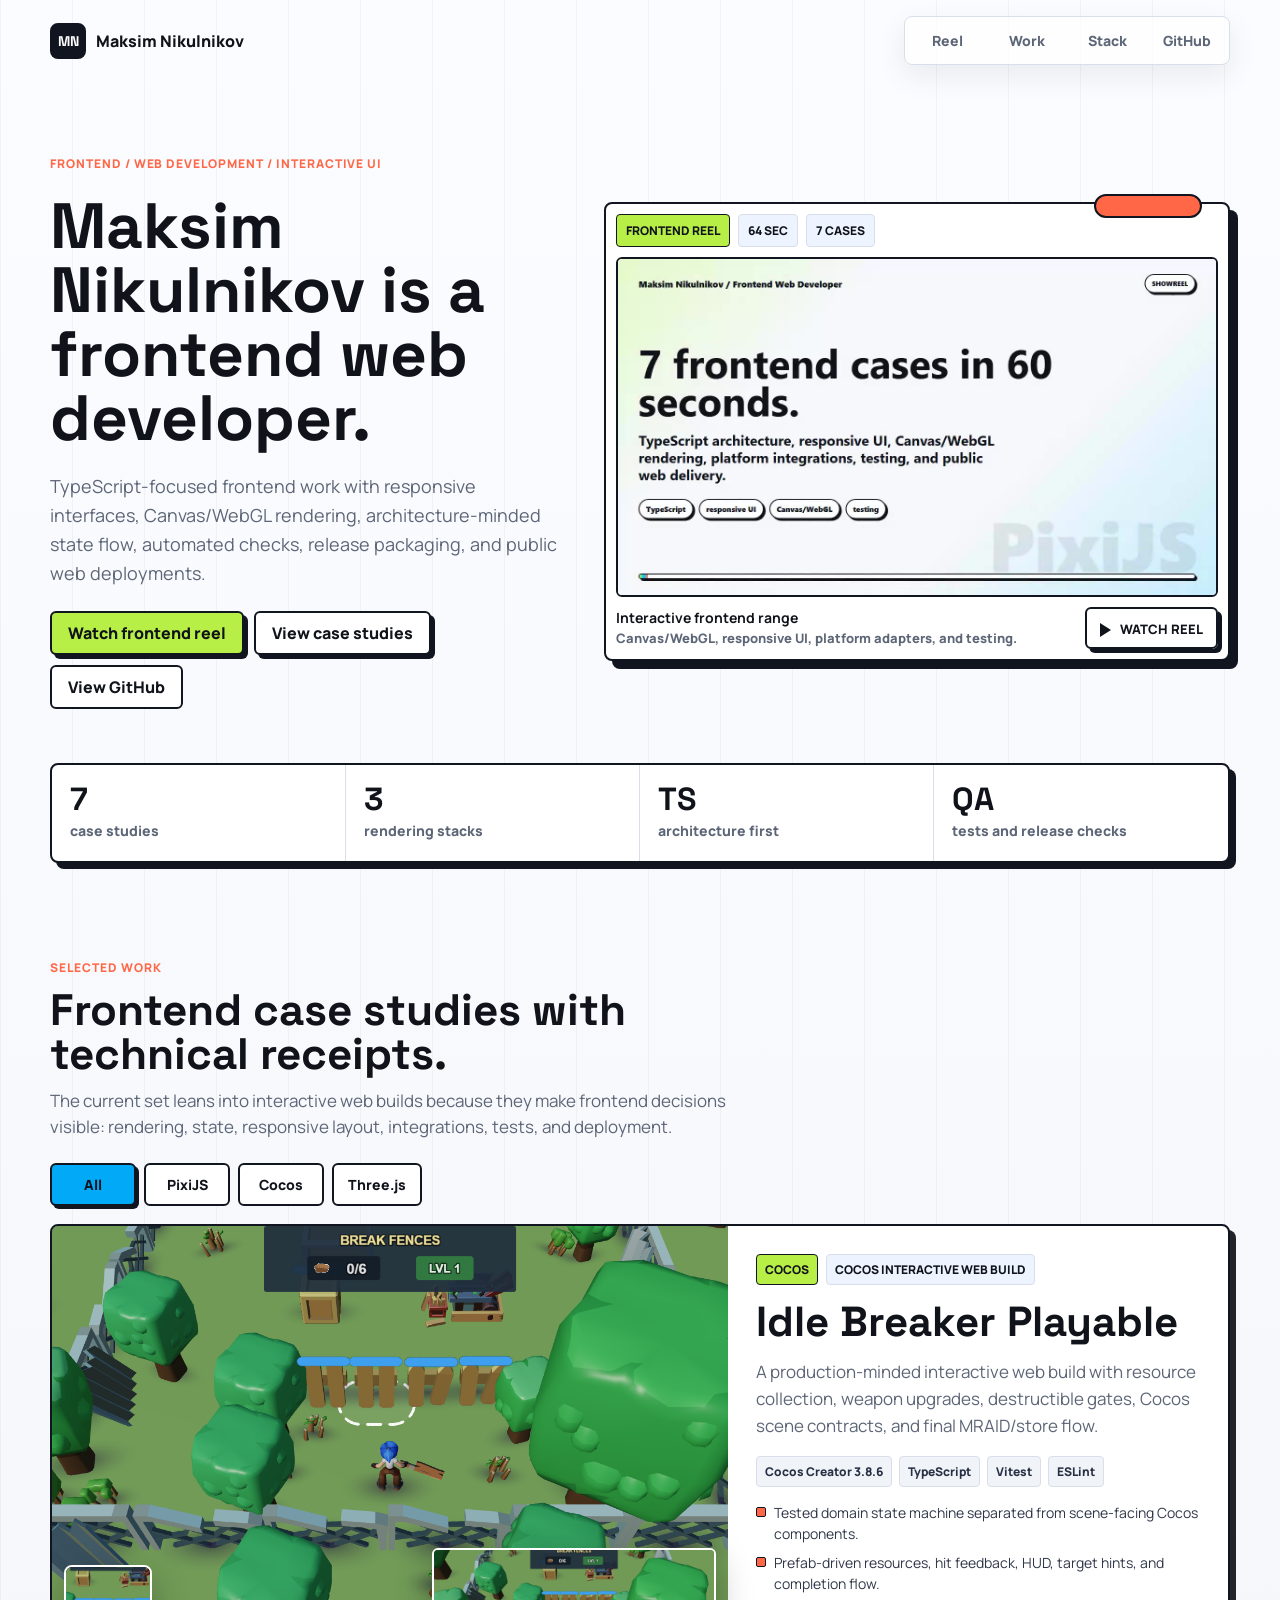
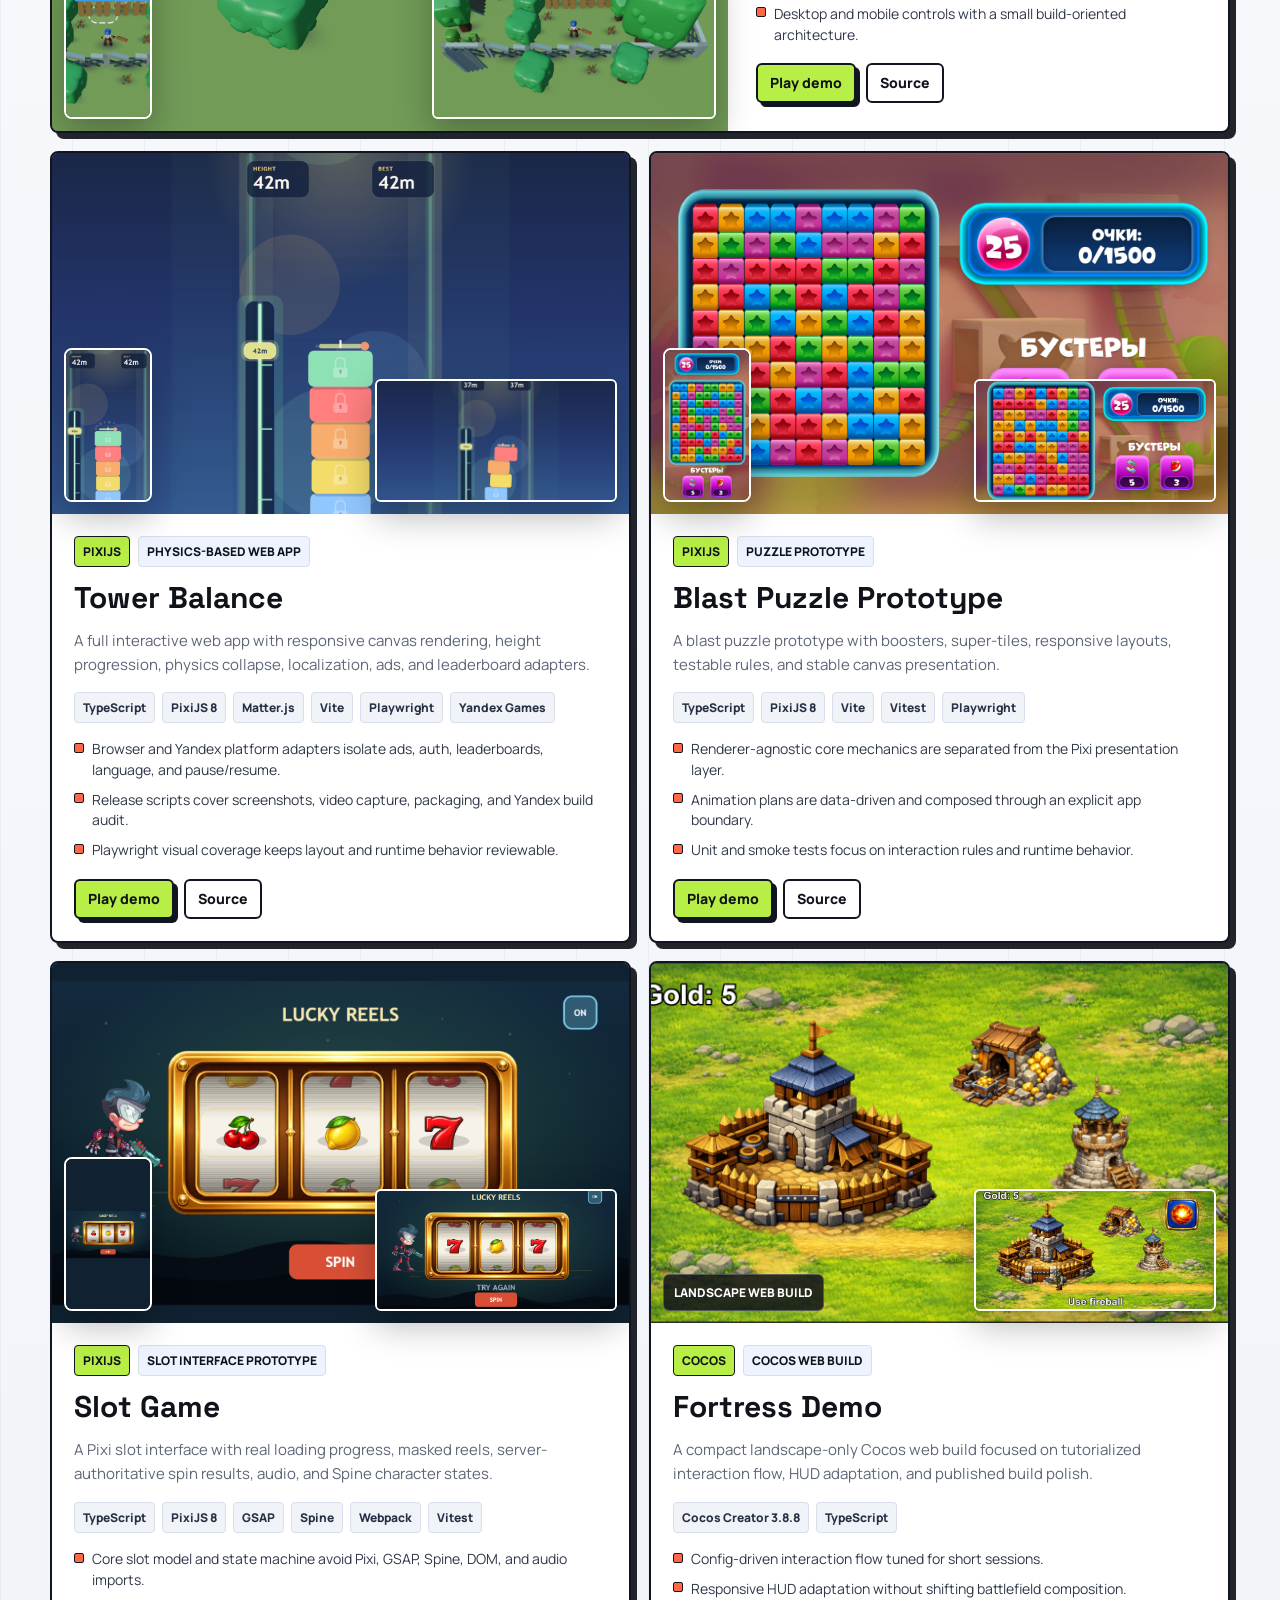
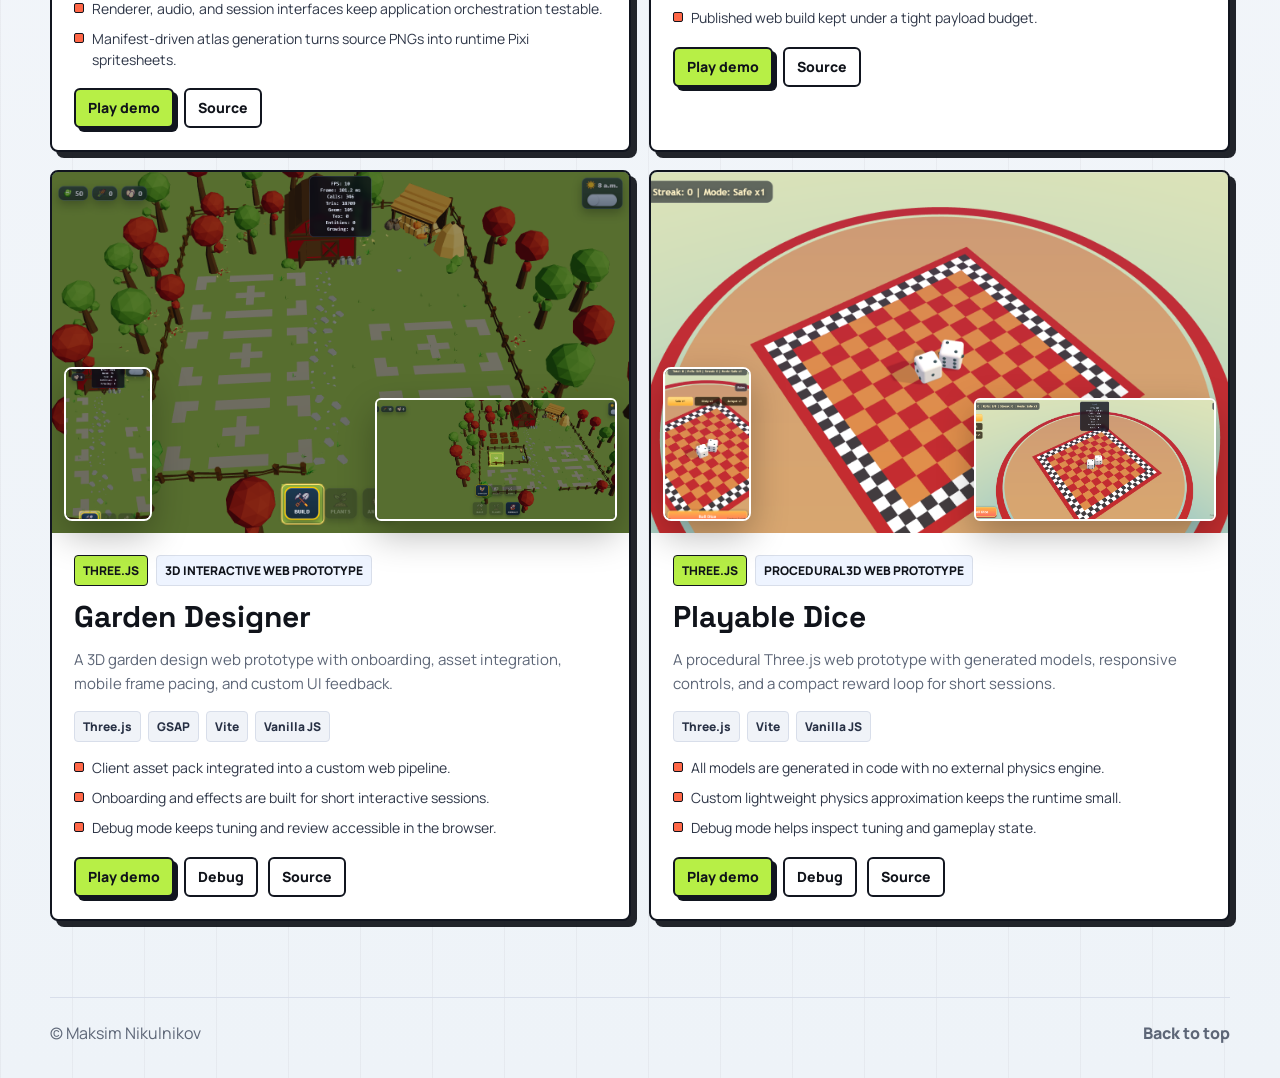
==== commit 08734545: "fix: polish portfolio hero reel" ====
--- a/index.html
+++ b/index.html
@@ -14,7 +14,7 @@
       href="https://fonts.googleapis.com/css2?family=Space+Grotesk:wght@500;600;700&family=Manrope:wght@400;600;700;800&display=swap"
       rel="stylesheet"
     />
-    <link rel="stylesheet" href="./styles.css?v=20260713-3" />
+    <link rel="stylesheet" href="./styles.css?v=20260713-4" />
   </head>
   <body>
     <header class="site-header">
@@ -48,23 +48,35 @@
 
         <div id="showreel" class="showreel-card" aria-label="Frontend portfolio showreel">
           <div class="showreel-meta">
-            <span>64 sec showreel</span>
+            <span>Frontend reel</span>
+            <span>64 sec</span>
             <span>7 cases</span>
           </div>
-          <video
-            class="showreel-video"
-            controls
-            muted
-            playsinline
-            preload="metadata"
-            poster="./assets/showreel-poster.jpg?v=20260713-3"
-          >
-            <source src="./assets/showreel.webm?v=20260713-3" type="video/webm" />
-            <source src="./assets/showreel.mp4?v=20260713-3" type="video/mp4" />
-          </video>
-          <p class="showreel-caption">
-            Interactive frontend cases across PixiJS, Cocos Creator, Three.js, responsive UI, platform adapters, and testing.
-          </p>
+          <div class="showreel-frame">
+            <video
+              id="hero-showreel"
+              class="showreel-video"
+              autoplay
+              loop
+              muted
+              playsinline
+              preload="metadata"
+              poster="./media/showreel-poster.jpg?v=20260713-4"
+            >
+              <source src="./media/showreel.webm?v=20260713-4" type="video/webm" />
+              <source src="./media/showreel.mp4?v=20260713-4" type="video/mp4" />
+            </video>
+          </div>
+          <div class="showreel-caption">
+            <div>
+              <strong>Interactive frontend range</strong>
+              <span>Canvas/WebGL, responsive UI, platform adapters, and testing.</span>
+            </div>
+            <button class="showreel-toggle" type="button" data-showreel-toggle aria-controls="hero-showreel">
+              <span class="showreel-play-icon" aria-hidden="true"></span>
+              <span>Watch reel</span>
+            </button>
+          </div>
         </div>
       </section>
 
@@ -107,6 +119,6 @@
       <a href="#top">Back to top</a>
     </footer>
 
-    <script type="module" src="./app.js?v=20260713-3"></script>
+    <script type="module" src="./app.js?v=20260713-4"></script>
   </body>
 </html>
--- a/styles.css
+++ b/styles.css
@@ -209,8 +209,8 @@
 .showreel-card {
   position: relative;
   display: grid;
-  gap: 12px;
-  padding: 12px;
+  gap: 10px;
+  padding: 10px;
   background: var(--surface);
   border: 2px solid var(--line-strong);
   border-radius: 8px;
@@ -219,9 +219,9 @@
 
 .showreel-card::before {
   position: absolute;
-  inset: -16px 34px auto auto;
-  width: 140px;
-  height: 30px;
+  inset: -10px 26px auto auto;
+  width: 104px;
+  height: 20px;
   background: var(--coral);
   border: 2px solid var(--line-strong);
   border-radius: 999px;
@@ -250,23 +250,84 @@
   border-color: var(--line-strong);
 }
 
+.showreel-frame {
+  position: relative;
+  overflow: hidden;
+  background:
+    linear-gradient(135deg, rgba(183, 239, 70, 0.18), transparent 30%),
+    #11151f;
+  border: 2px solid var(--line-strong);
+  border-radius: 6px;
+}
+
 .showreel-video {
   display: block;
   width: 100%;
   aspect-ratio: 16 / 9;
-  overflow: hidden;
   background: #11151f;
+  object-fit: cover;
+}
+
+.showreel-toggle {
+  display: inline-flex;
+  align-items: center;
+  justify-self: end;
+  gap: 9px;
+  min-height: 42px;
+  padding: 10px 13px;
+  color: var(--ink);
+  background: rgba(255, 255, 255, 0.94);
   border: 2px solid var(--line-strong);
   border-radius: 6px;
-  object-fit: cover;
+  box-shadow: 4px 4px 0 var(--line-strong);
+  cursor: pointer;
+  font: inherit;
+  font-size: 13px;
+  font-weight: 950;
+  line-height: 1;
+  text-transform: uppercase;
+}
+
+.showreel-toggle:hover,
+.showreel-toggle:focus-visible {
+  background: var(--lime);
+  outline: none;
+}
+
+.showreel-toggle.is-hidden {
+  display: none;
+}
+
+.showreel-play-icon {
+  width: 0;
+  height: 0;
+  border-top: 7px solid transparent;
+  border-bottom: 7px solid transparent;
+  border-left: 11px solid var(--ink);
 }
 
 .showreel-caption {
+  display: grid;
+  grid-template-columns: minmax(0, 1fr) auto;
+  gap: 14px;
+  align-items: center;
   margin: 0;
   color: var(--muted);
+  font-size: 13px;
+  font-weight: 800;
+  line-height: 1.42;
+}
+
+.showreel-caption strong {
+  display: block;
+  color: var(--ink);
   font-size: 14px;
-  font-weight: 800;
-  line-height: 1.48;
+  line-height: 1.22;
+}
+
+.showreel-caption span {
+  display: block;
+  margin-top: 3px;
 }
 
 .proof-strip {
@@ -719,6 +780,18 @@
     padding: 9px;
   }
 
+  .showreel-caption {
+    grid-template-columns: 1fr;
+  }
+
+  .showreel-toggle {
+    justify-self: stretch;
+    justify-content: center;
+    min-height: 38px;
+    padding: 9px 11px;
+    font-size: 12px;
+  }
+
   .proof-strip strong {
     font-size: 26px;
   }
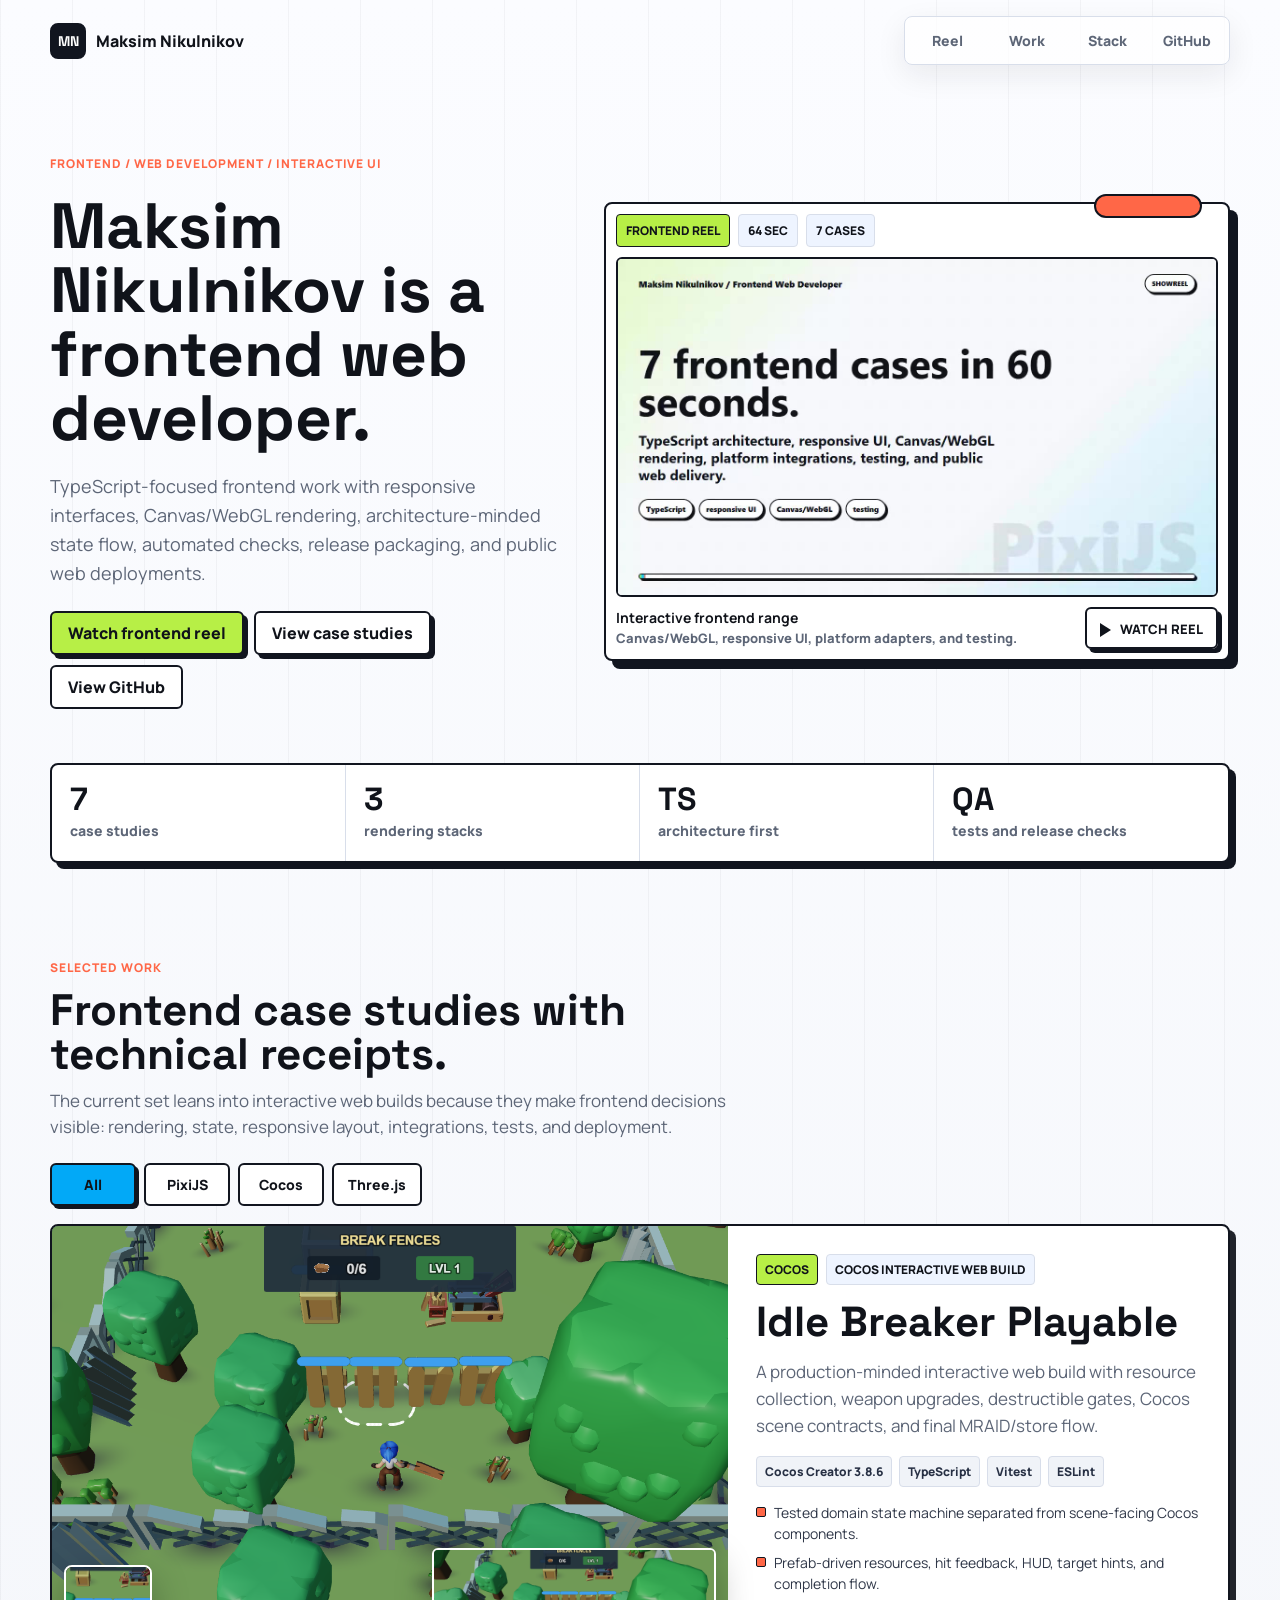
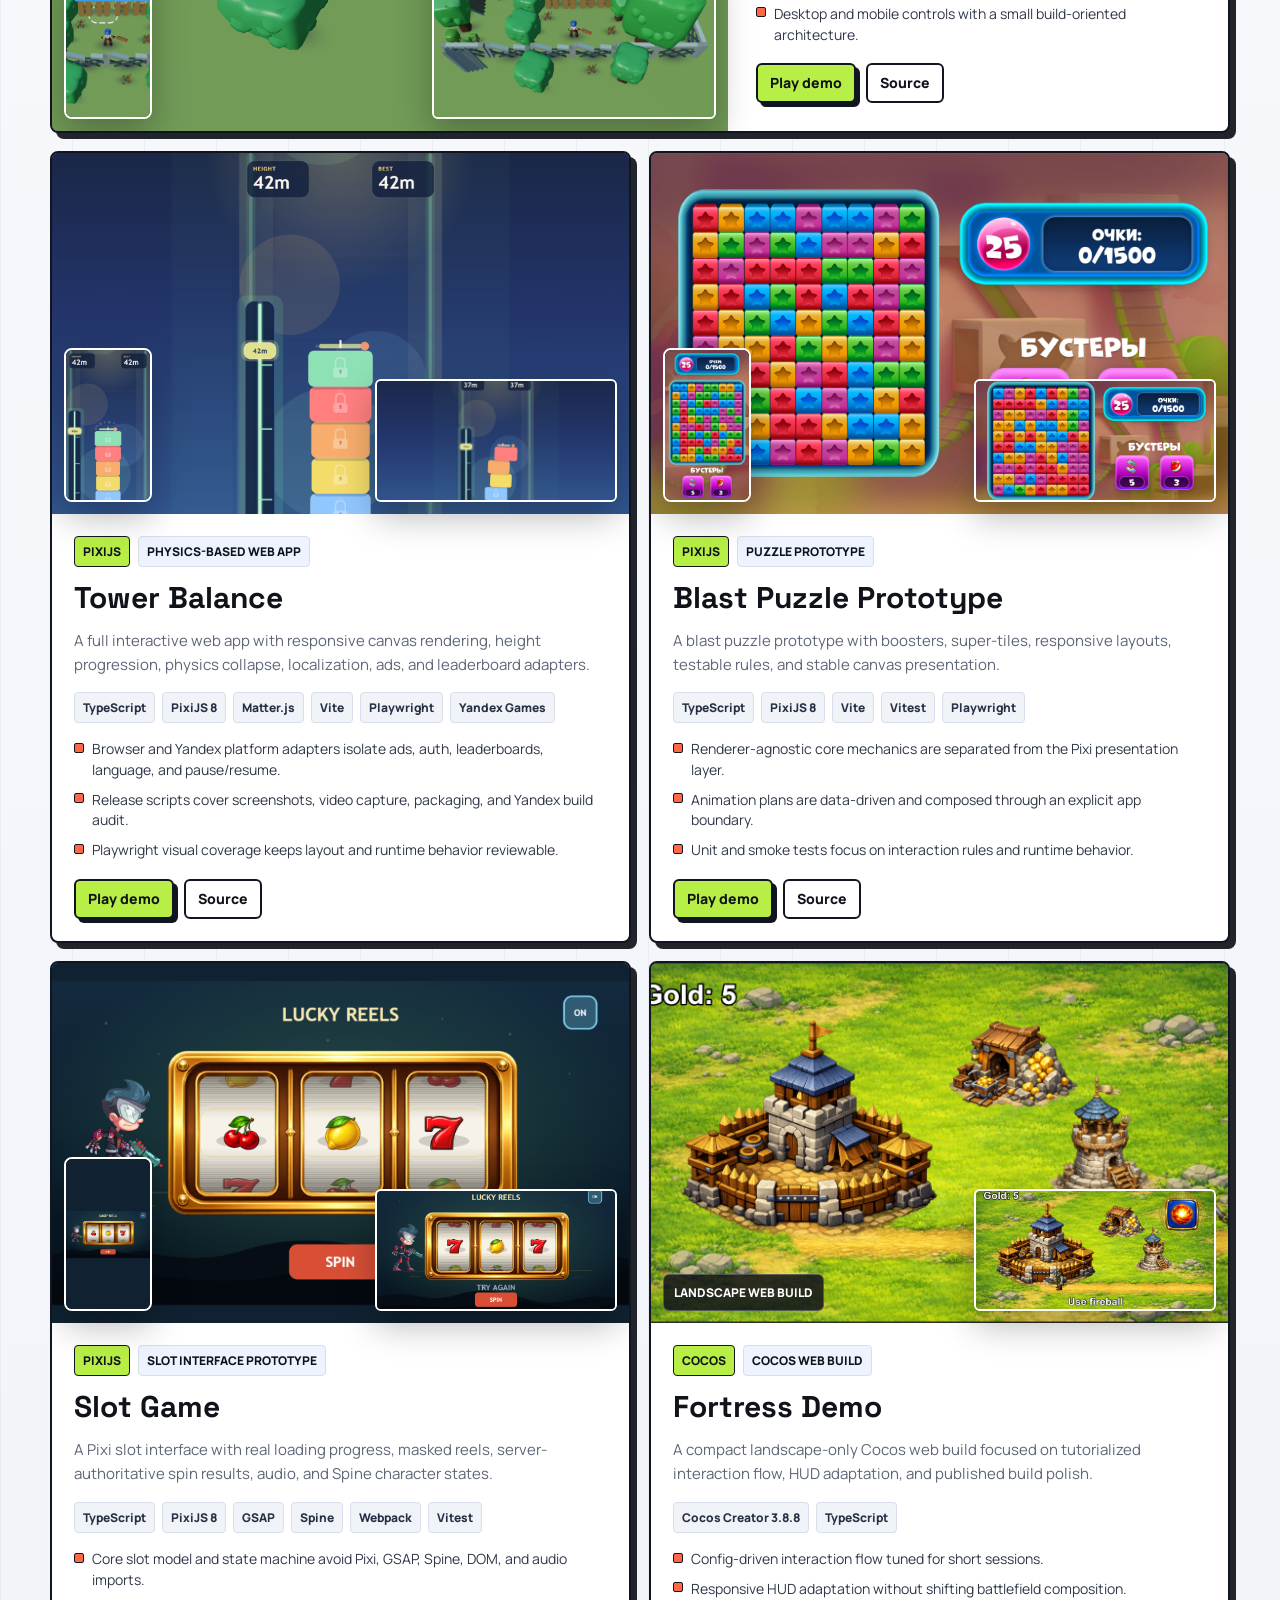
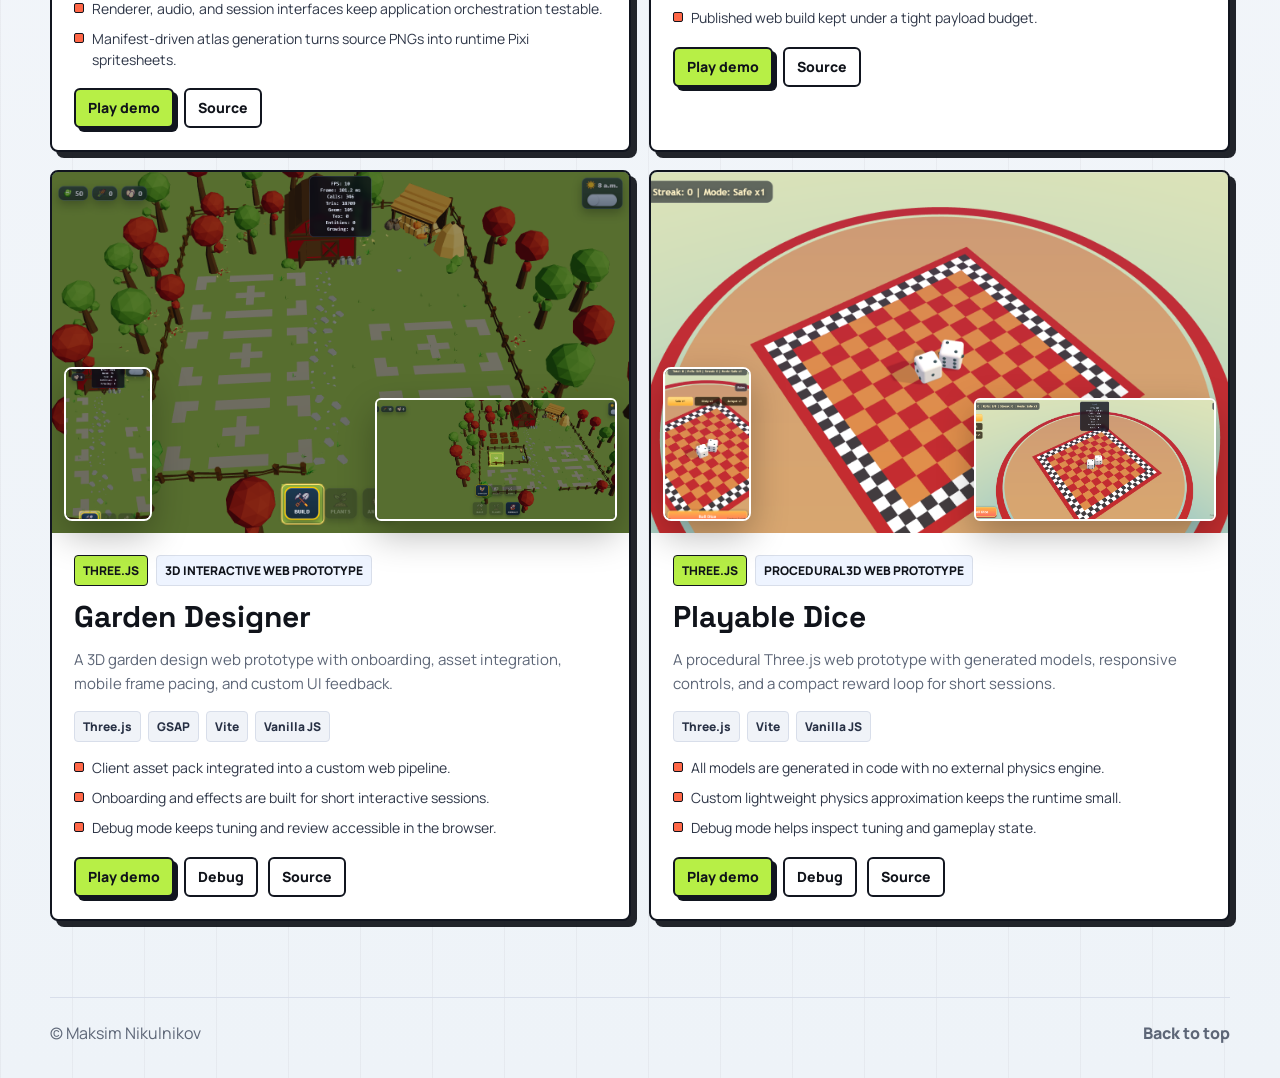
==== commit 51c65139: "fix: prevent showreel media overlapping copy" ====
--- a/index.html
+++ b/index.html
@@ -61,10 +61,10 @@
               muted
               playsinline
               preload="metadata"
-              poster="./media/showreel-poster.jpg?v=20260713-4"
+              poster="./media/showreel-poster.jpg?v=20260713-5"
             >
-              <source src="./media/showreel.webm?v=20260713-4" type="video/webm" />
-              <source src="./media/showreel.mp4?v=20260713-4" type="video/mp4" />
+              <source src="./media/showreel.webm?v=20260713-5" type="video/webm" />
+              <source src="./media/showreel.mp4?v=20260713-5" type="video/mp4" />
             </video>
           </div>
           <div class="showreel-caption">
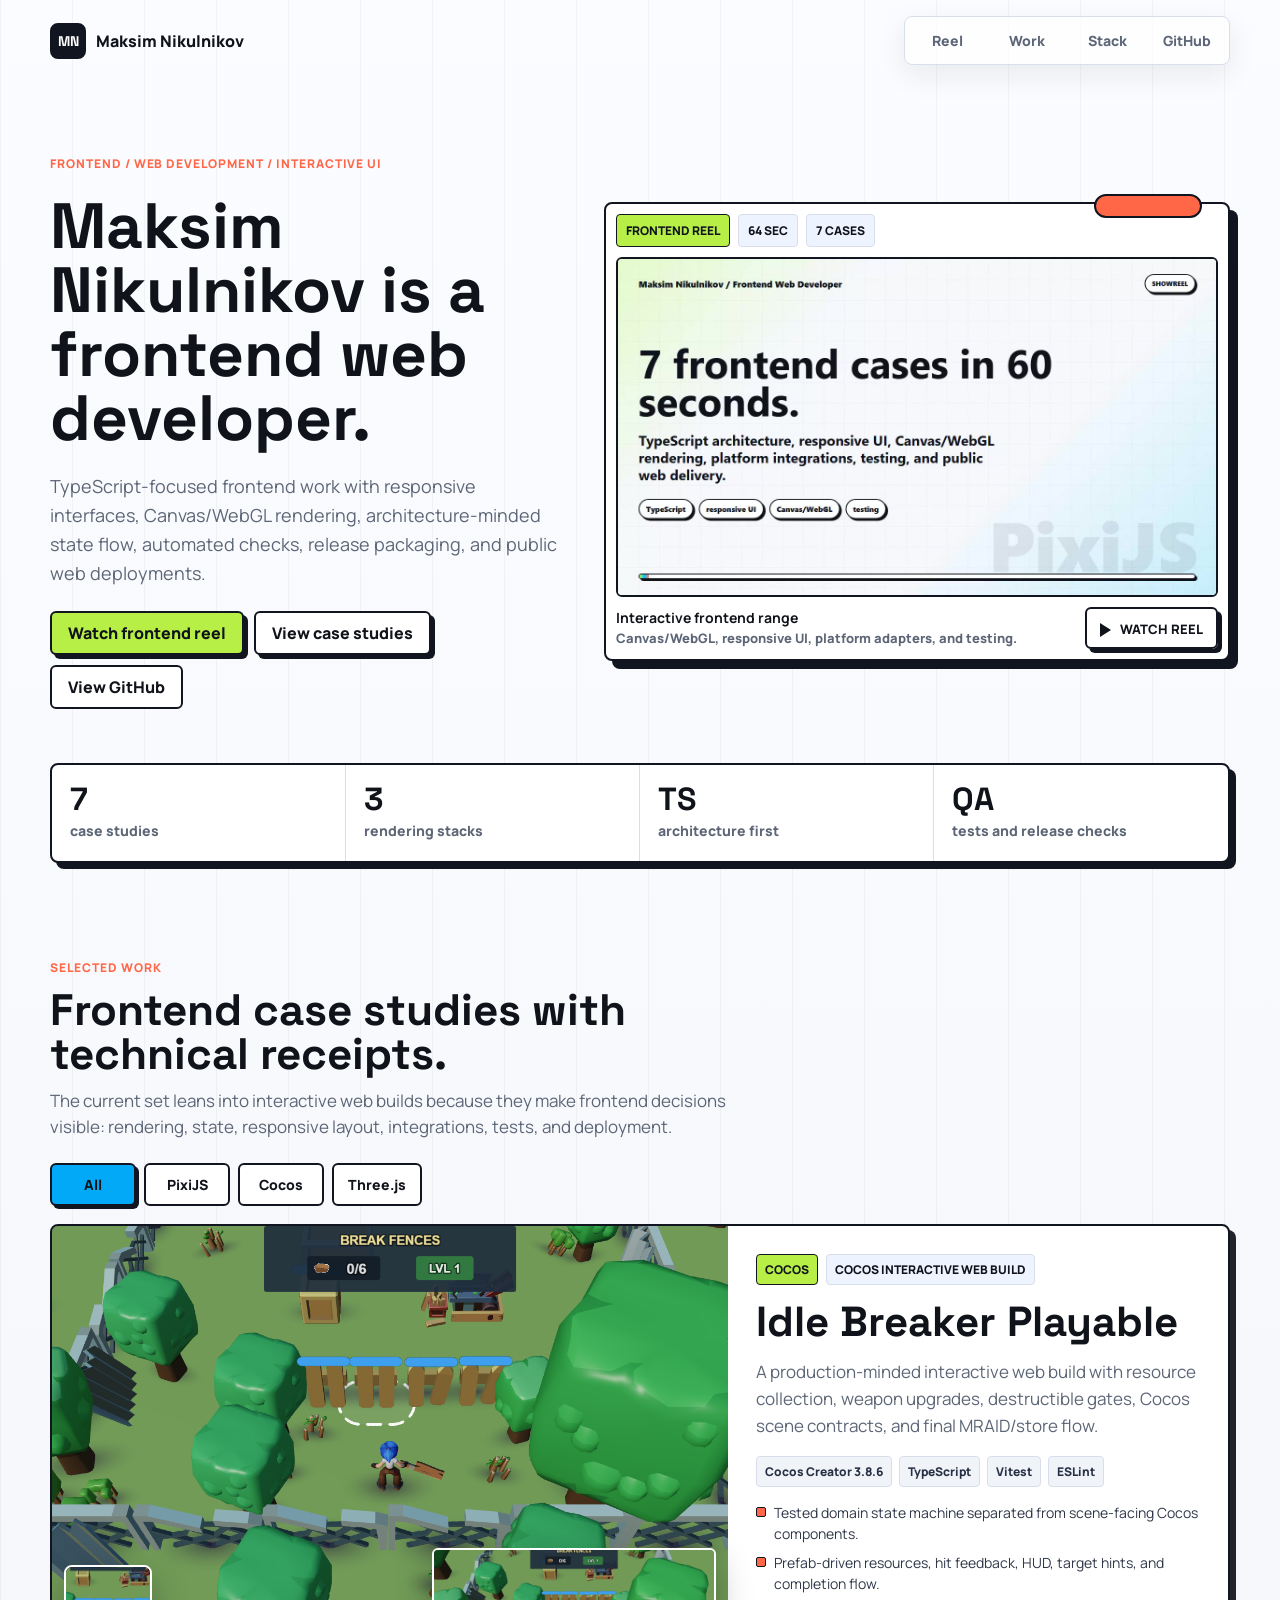
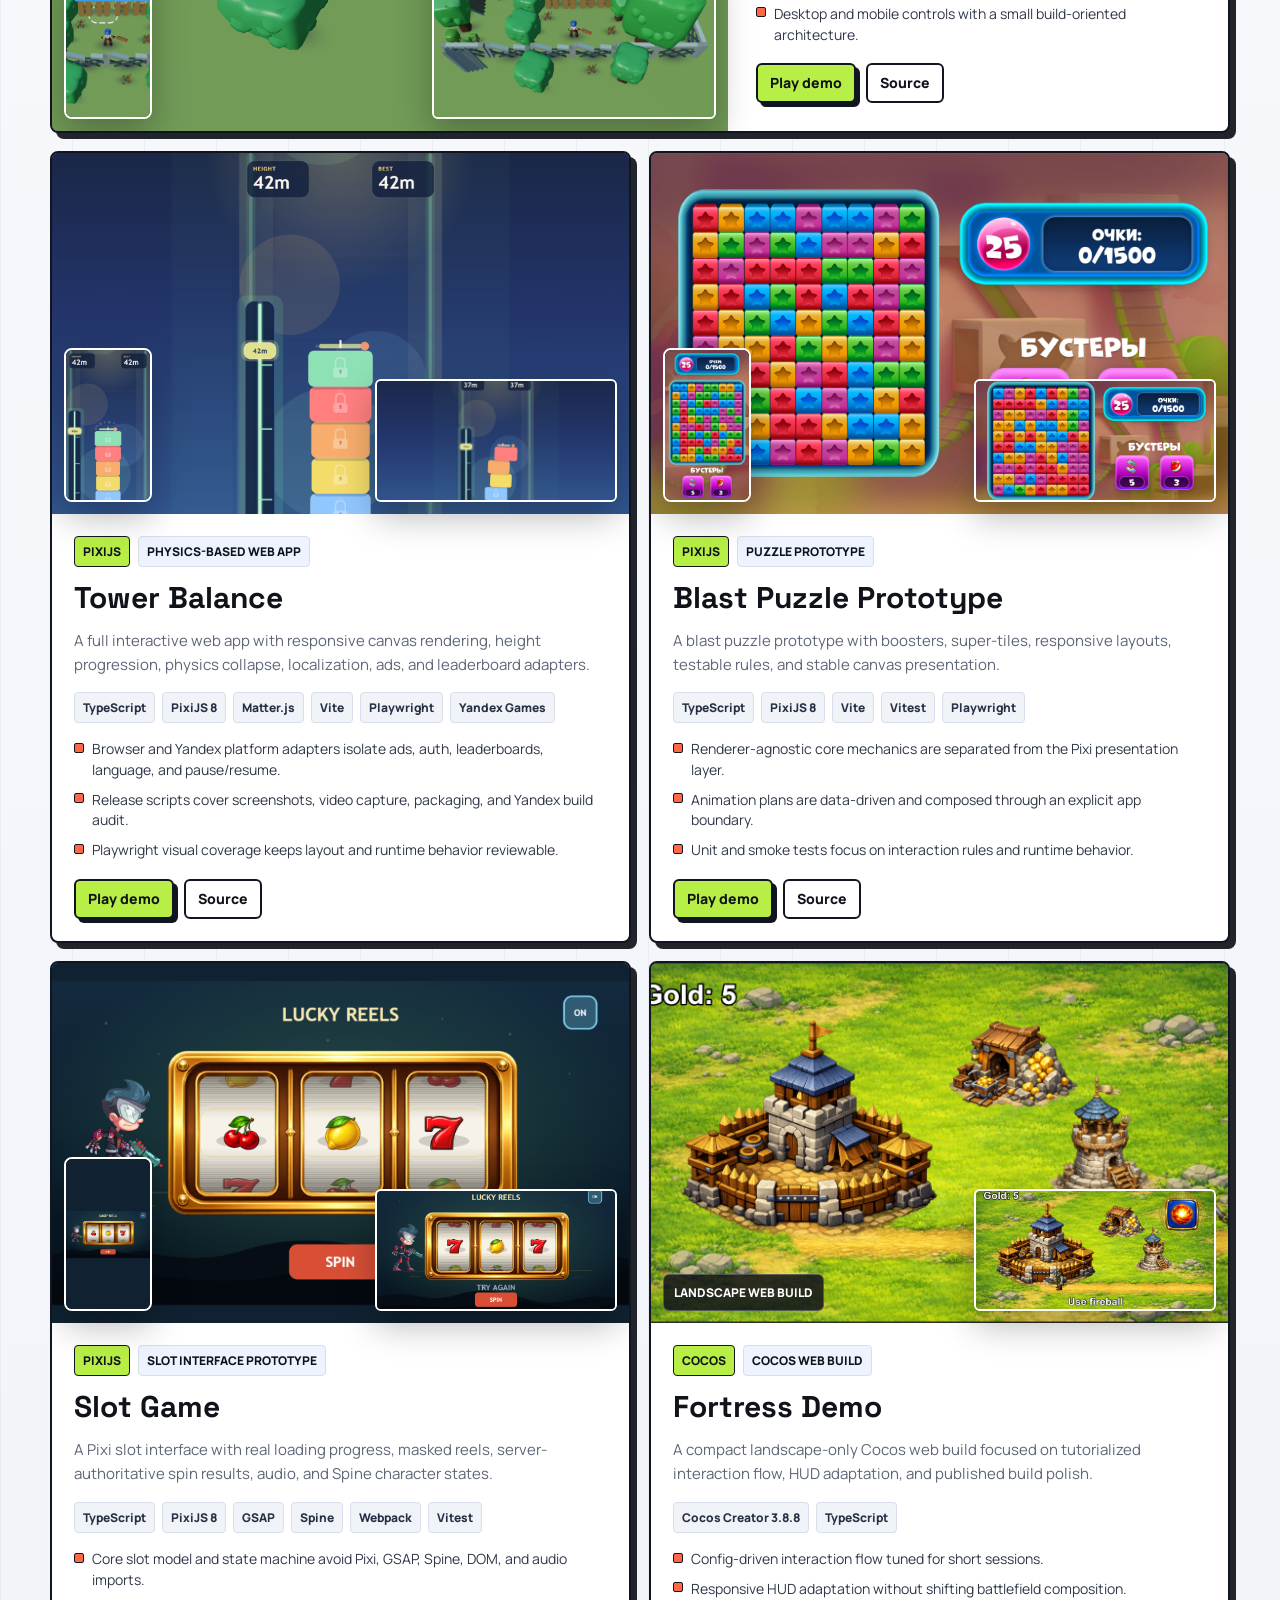
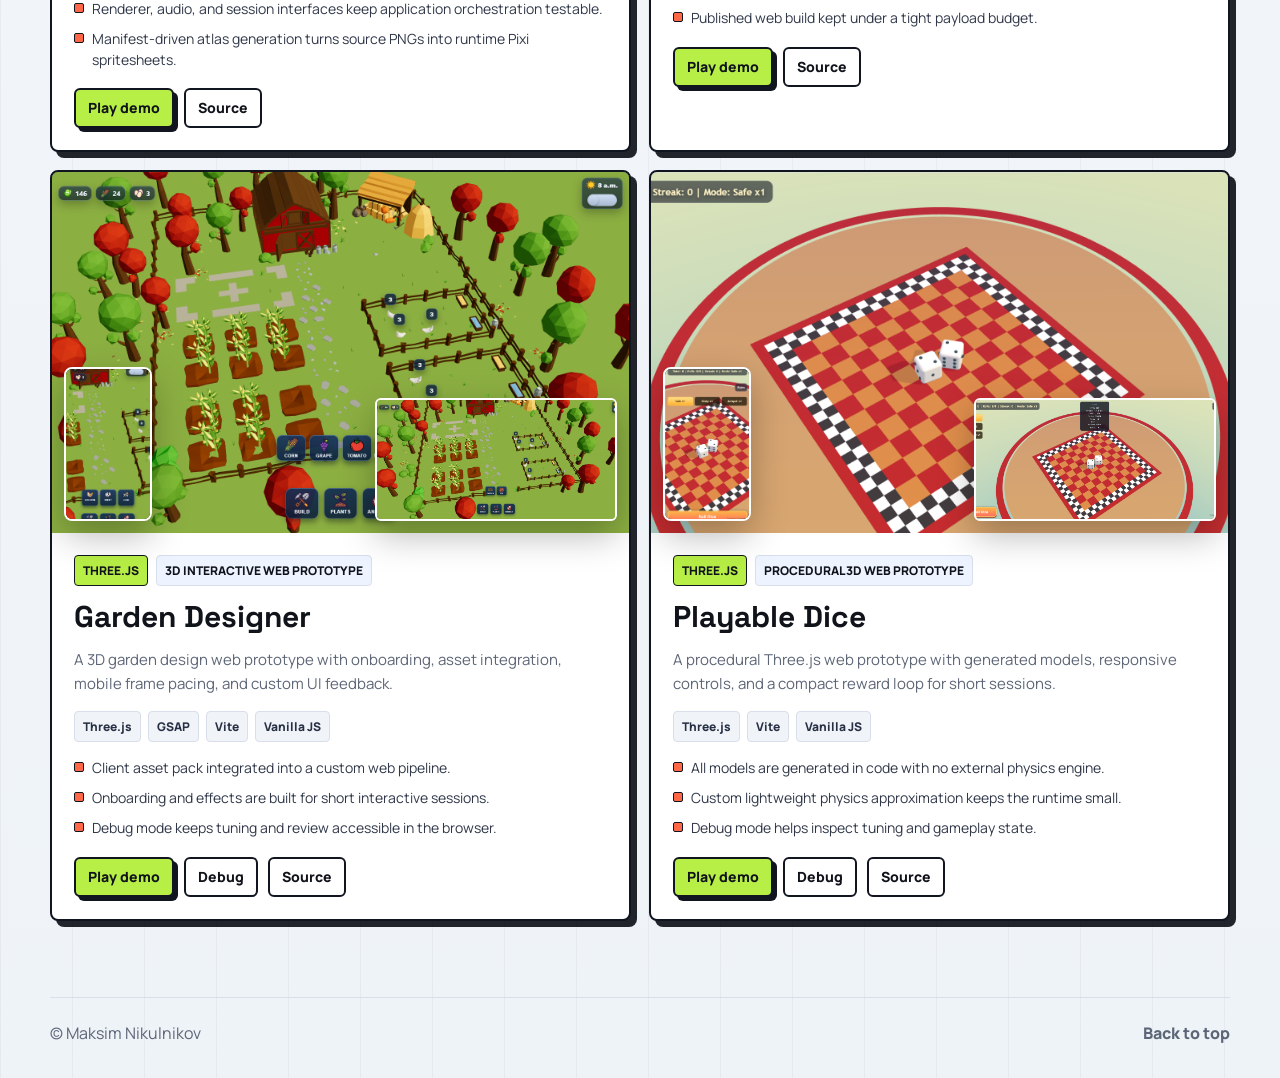
==== commit 29ae2a62: "fix: refresh garden portfolio media" ====
--- a/index.html
+++ b/index.html
@@ -14,7 +14,7 @@
       href="https://fonts.googleapis.com/css2?family=Space+Grotesk:wght@500;600;700&family=Manrope:wght@400;600;700;800&display=swap"
       rel="stylesheet"
     />
-    <link rel="stylesheet" href="./styles.css?v=20260713-4" />
+    <link rel="stylesheet" href="./styles.css?v=20260713-6" />
   </head>
   <body>
     <header class="site-header">
@@ -61,10 +61,10 @@
               muted
               playsinline
               preload="metadata"
-              poster="./media/showreel-poster.jpg?v=20260713-5"
+              poster="./media/showreel-poster.jpg?v=20260713-6"
             >
-              <source src="./media/showreel.webm?v=20260713-5" type="video/webm" />
-              <source src="./media/showreel.mp4?v=20260713-5" type="video/mp4" />
+              <source src="./media/showreel.webm?v=20260713-6" type="video/webm" />
+              <source src="./media/showreel.mp4?v=20260713-6" type="video/mp4" />
             </video>
           </div>
           <div class="showreel-caption">
@@ -119,6 +119,6 @@
       <a href="#top">Back to top</a>
     </footer>
 
-    <script type="module" src="./app.js?v=20260713-4"></script>
+    <script type="module" src="./app.js?v=20260713-6"></script>
   </body>
 </html>
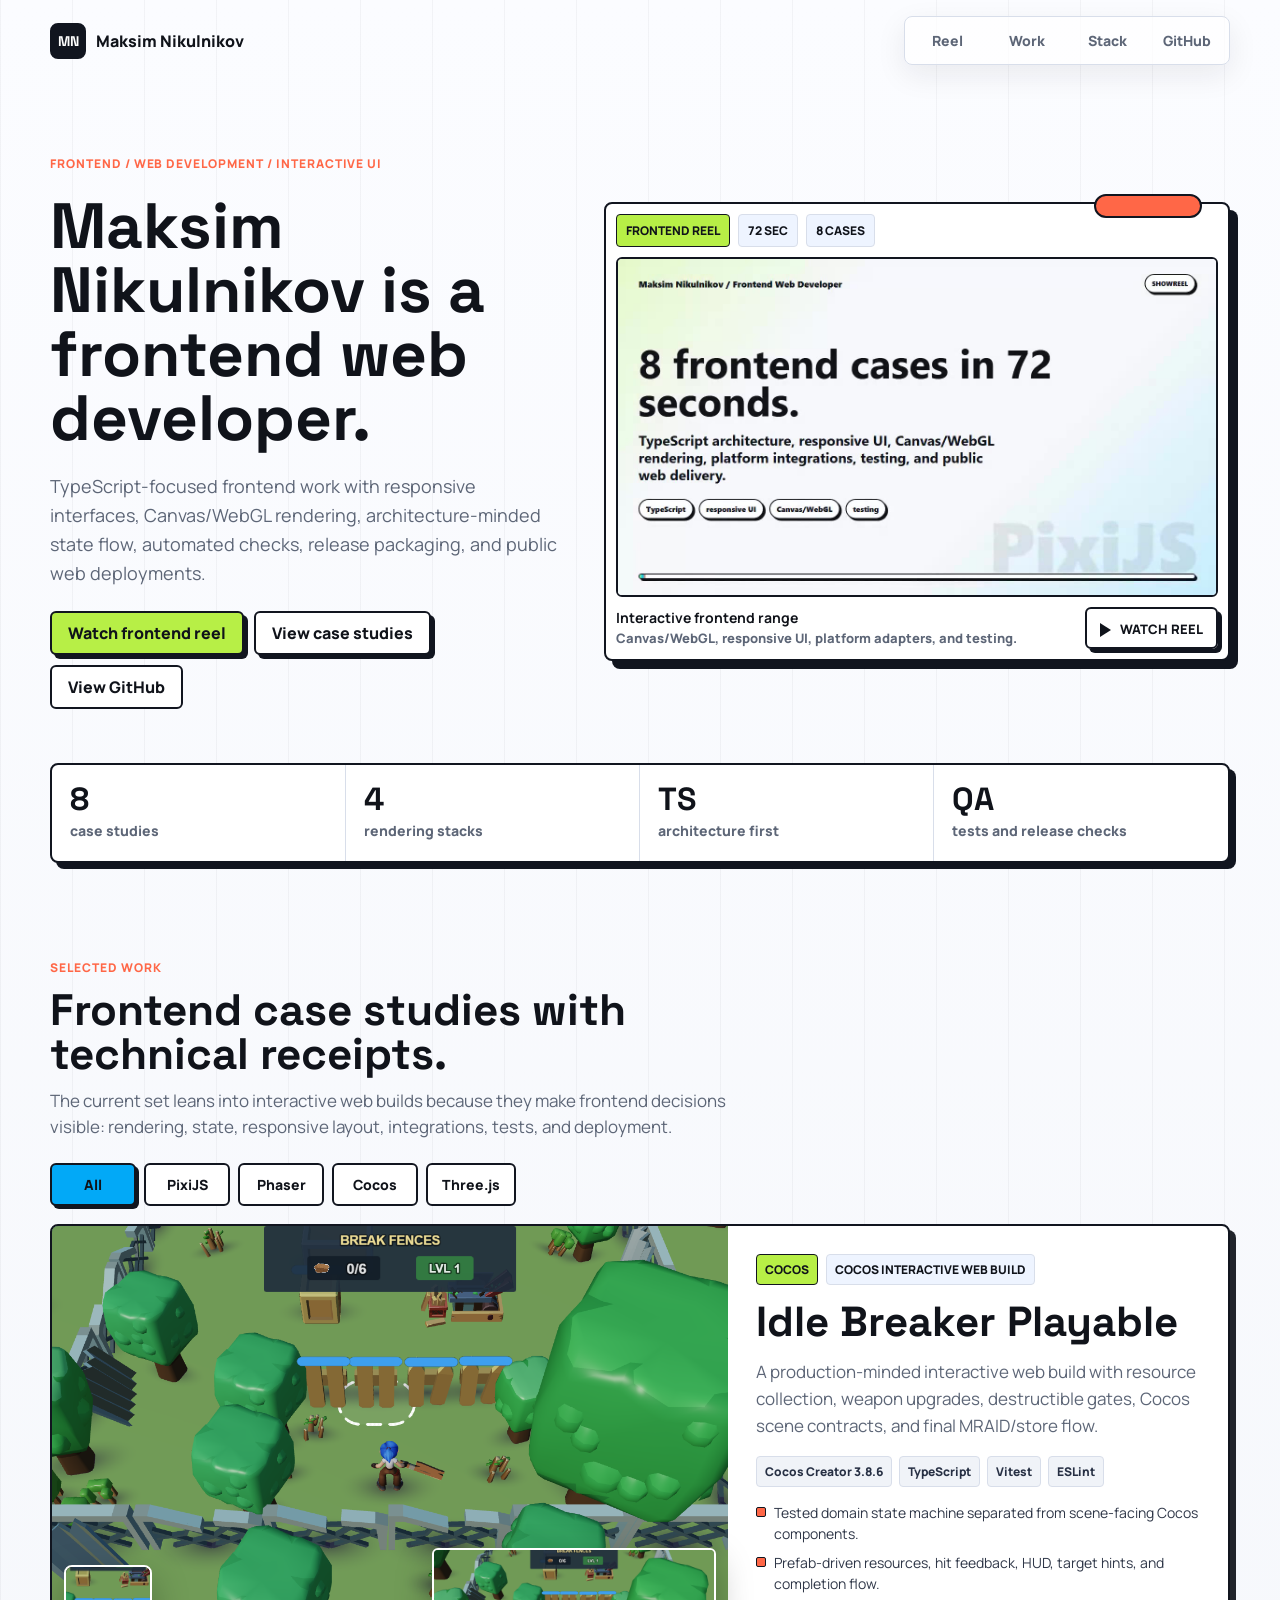
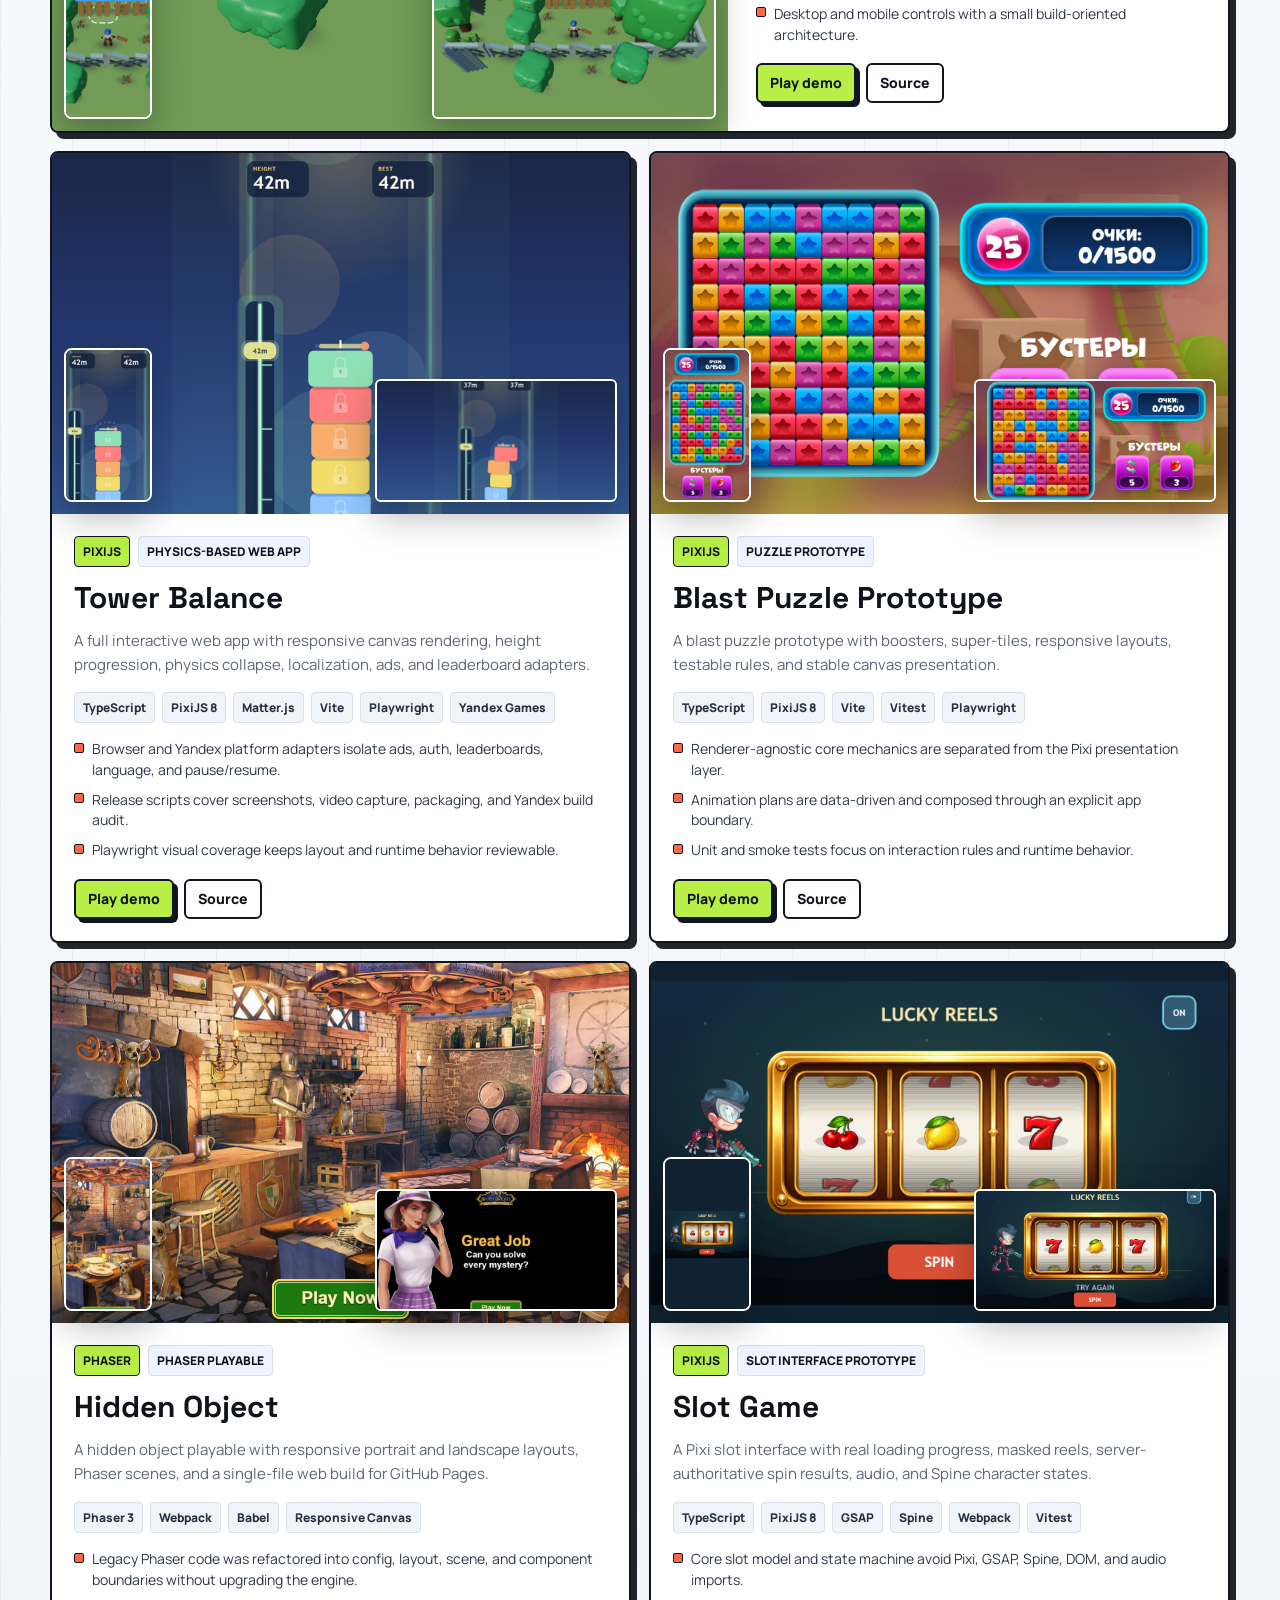
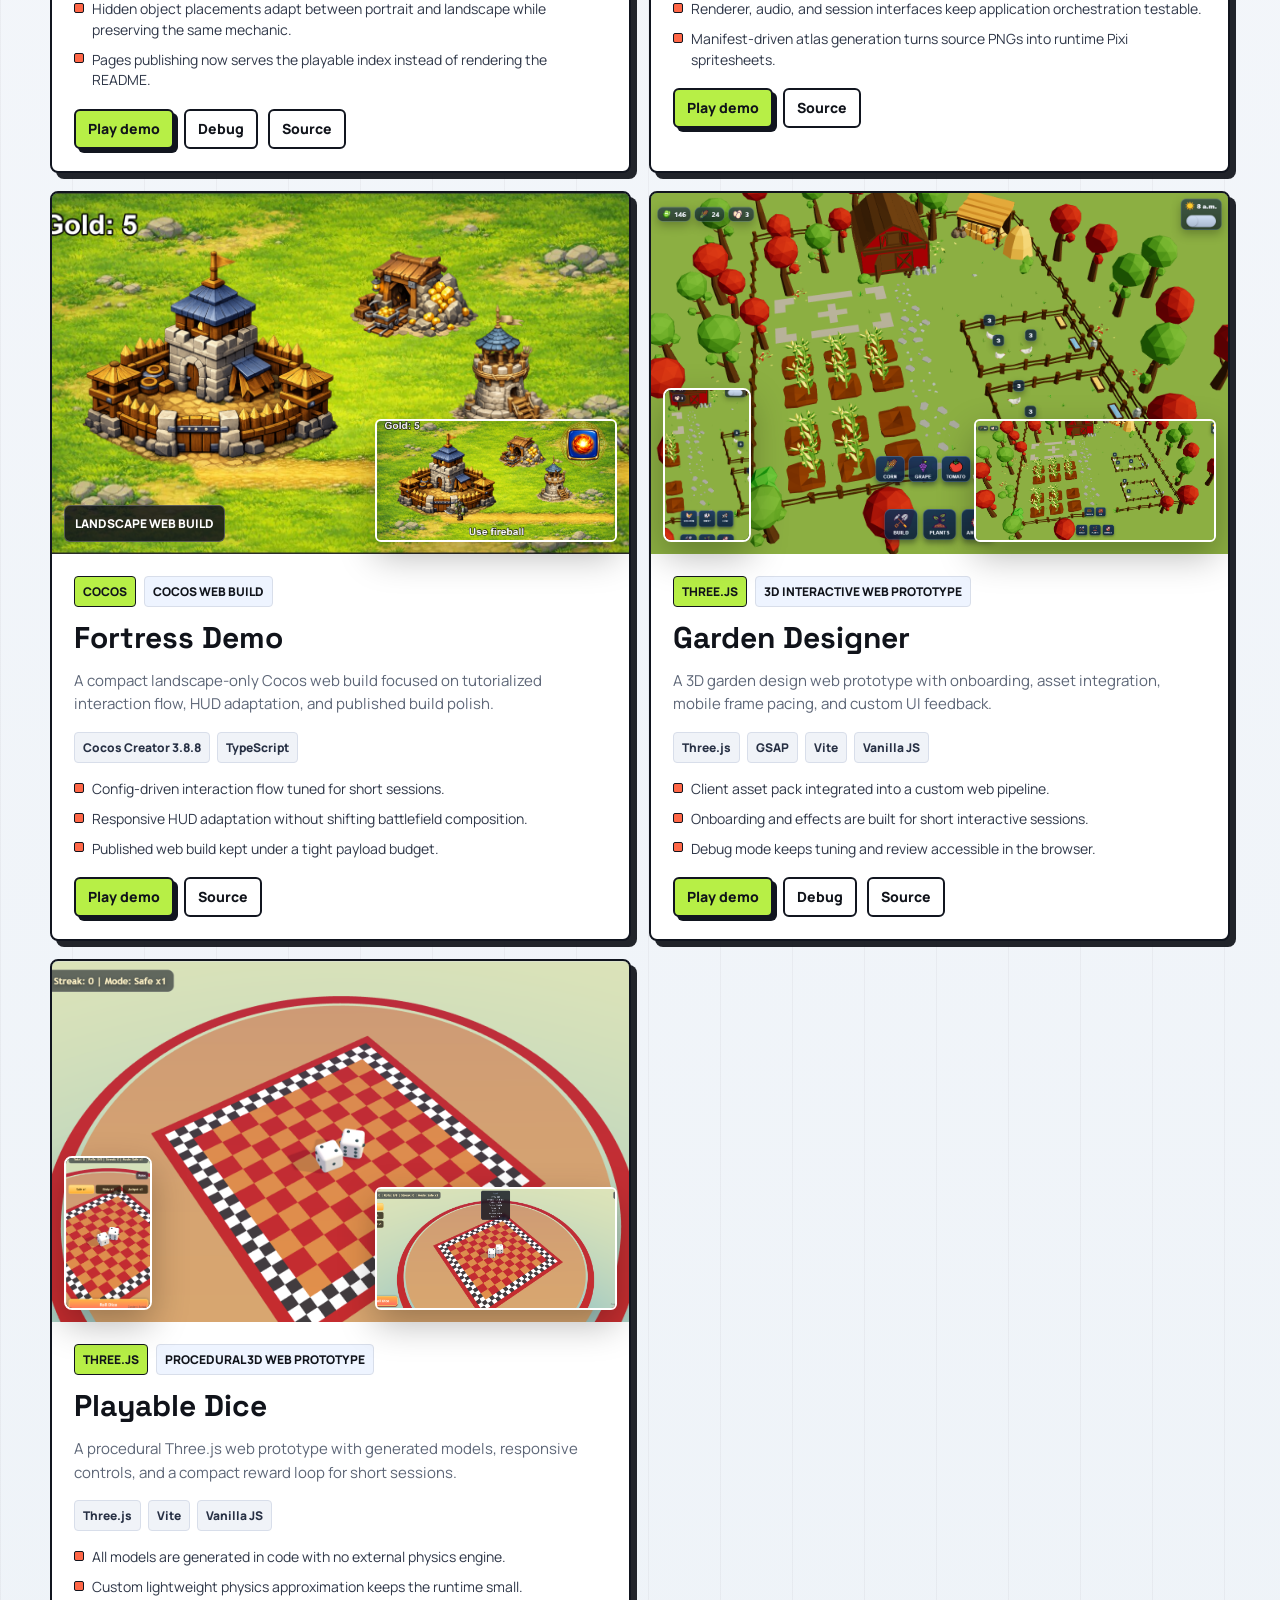
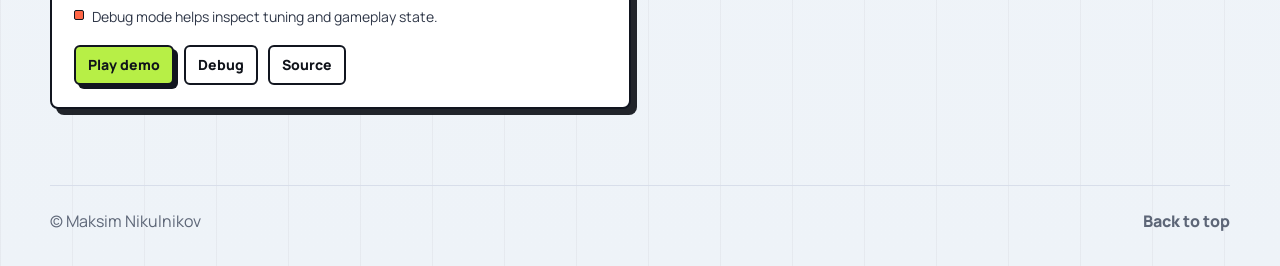
==== commit 84f33a65: "feat: add hidden object phaser case" ====
--- a/index.html
+++ b/index.html
@@ -5,7 +5,7 @@
     <meta name="viewport" content="width=device-width, initial-scale=1.0" />
     <meta
       name="description"
-      content="Portfolio of Maksim Nikulnikov, a frontend web developer working with TypeScript, responsive UI, Canvas, WebGL, PixiJS, Cocos Creator, and Three.js."
+      content="Portfolio of Maksim Nikulnikov, a frontend web developer working with TypeScript, responsive UI, Canvas, WebGL, PixiJS, Phaser, Cocos Creator, and Three.js."
     />
     <title>Maksim Nikulnikov | Frontend Web Developer</title>
     <link rel="preconnect" href="https://fonts.googleapis.com" />
@@ -14,7 +14,7 @@
       href="https://fonts.googleapis.com/css2?family=Space+Grotesk:wght@500;600;700&family=Manrope:wght@400;600;700;800&display=swap"
       rel="stylesheet"
     />
-    <link rel="stylesheet" href="./styles.css?v=20260713-6" />
+    <link rel="stylesheet" href="./styles.css?v=20260713-7" />
   </head>
   <body>
     <header class="site-header">
@@ -49,8 +49,8 @@
         <div id="showreel" class="showreel-card" aria-label="Frontend portfolio showreel">
           <div class="showreel-meta">
             <span>Frontend reel</span>
-            <span>64 sec</span>
-            <span>7 cases</span>
+            <span>72 sec</span>
+            <span>8 cases</span>
           </div>
           <div class="showreel-frame">
             <video
@@ -61,10 +61,10 @@
               muted
               playsinline
               preload="metadata"
-              poster="./media/showreel-poster.jpg?v=20260713-6"
+              poster="./media/showreel-poster.jpg?v=20260713-7"
             >
-              <source src="./media/showreel.webm?v=20260713-6" type="video/webm" />
-              <source src="./media/showreel.mp4?v=20260713-6" type="video/mp4" />
+              <source src="./media/showreel.webm?v=20260713-7" type="video/webm" />
+              <source src="./media/showreel.mp4?v=20260713-7" type="video/mp4" />
             </video>
           </div>
           <div class="showreel-caption">
@@ -82,11 +82,11 @@
 
       <section id="stack" class="proof-strip" aria-label="Technical focus">
         <div>
-          <strong>7</strong>
+          <strong>8</strong>
           <span>case studies</span>
         </div>
         <div>
-          <strong>3</strong>
+          <strong>4</strong>
           <span>rendering stacks</span>
         </div>
         <div>
@@ -119,6 +119,6 @@
       <a href="#top">Back to top</a>
     </footer>
 
-    <script type="module" src="./app.js?v=20260713-6"></script>
+    <script type="module" src="./app.js?v=20260713-7"></script>
   </body>
 </html>
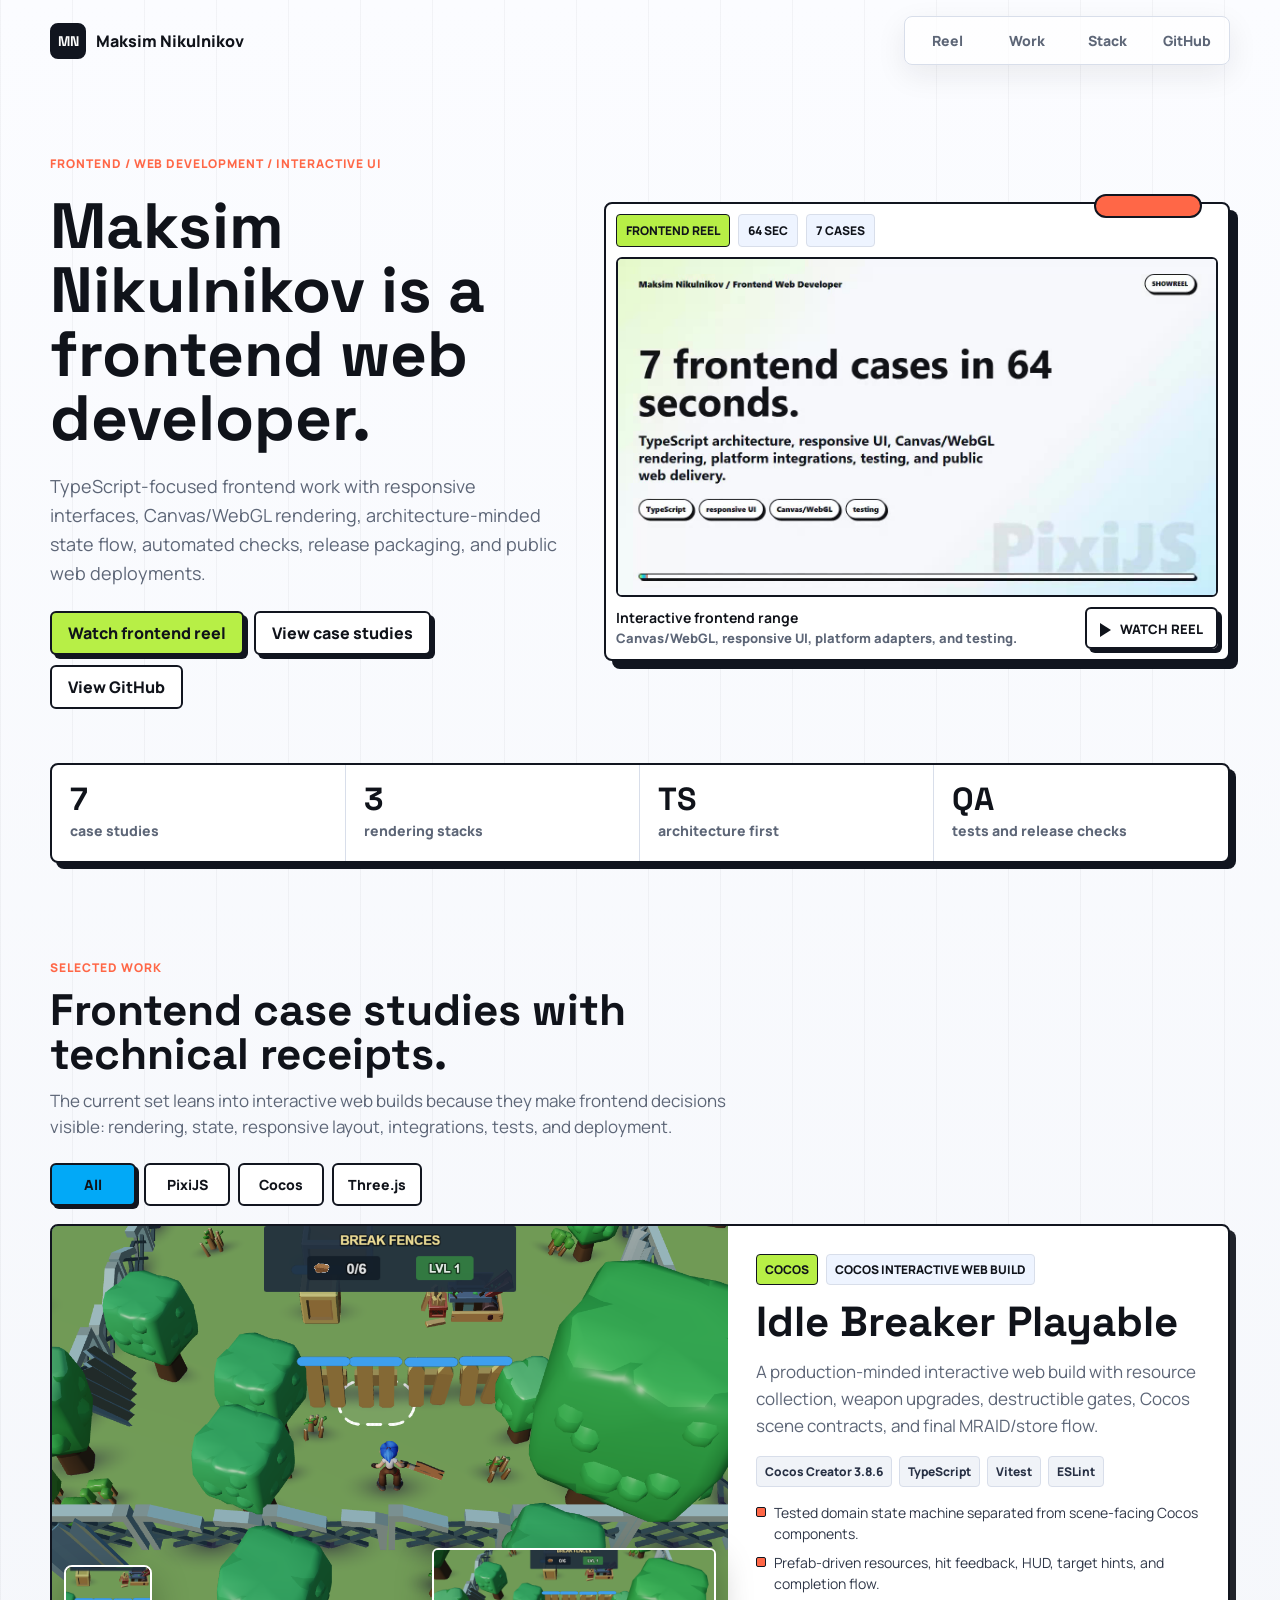
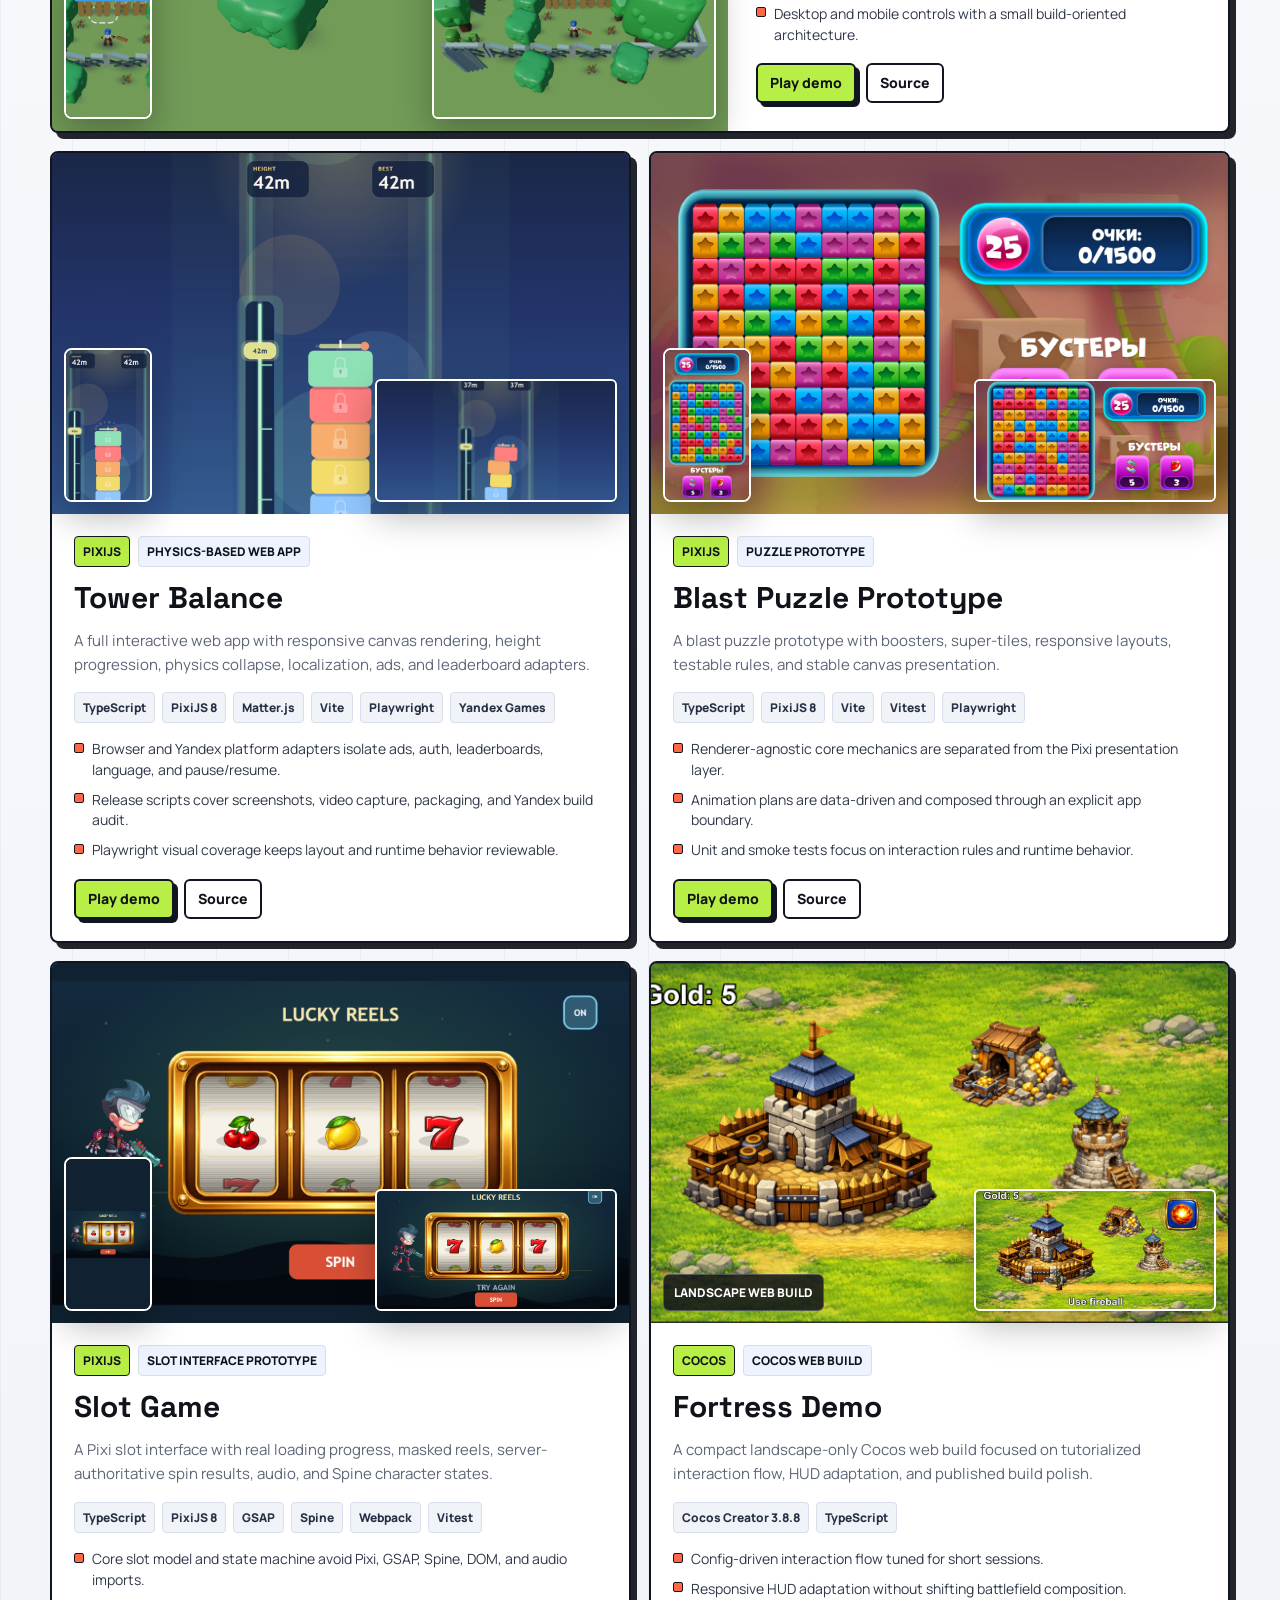
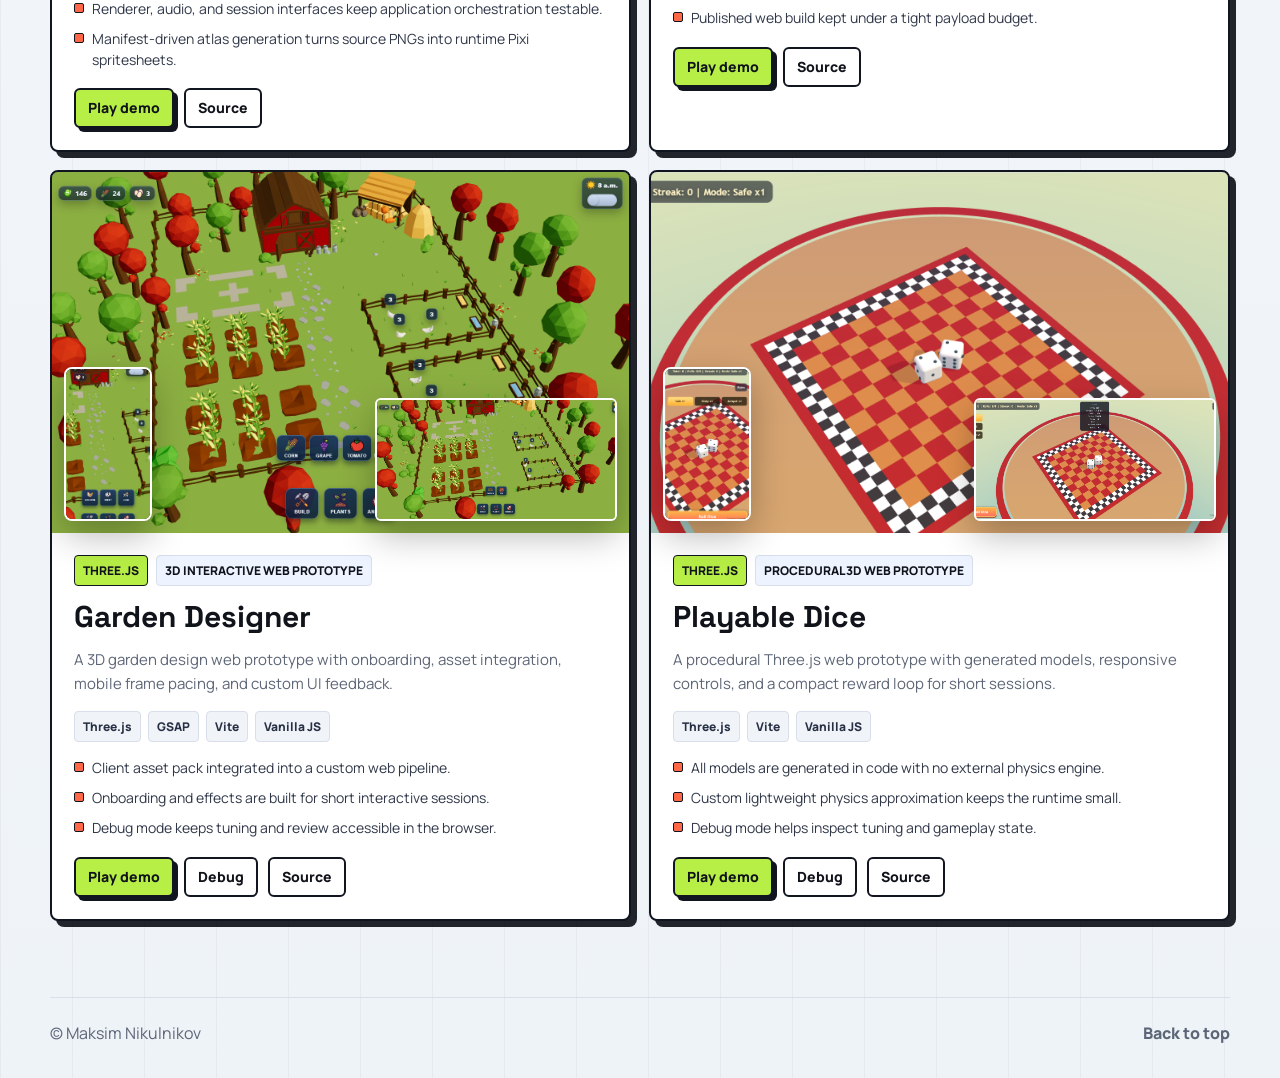
==== commit 0672cc97: "chore: remove hidden object from portfolio" ====
--- a/index.html
+++ b/index.html
@@ -5,7 +5,7 @@
     <meta name="viewport" content="width=device-width, initial-scale=1.0" />
     <meta
       name="description"
-      content="Portfolio of Maksim Nikulnikov, a frontend web developer working with TypeScript, responsive UI, Canvas, WebGL, PixiJS, Phaser, Cocos Creator, and Three.js."
+      content="Portfolio of Maksim Nikulnikov, a frontend web developer working with TypeScript, responsive UI, Canvas, WebGL, PixiJS, Cocos Creator, and Three.js."
     />
     <title>Maksim Nikulnikov | Frontend Web Developer</title>
     <link rel="preconnect" href="https://fonts.googleapis.com" />
@@ -14,7 +14,7 @@
       href="https://fonts.googleapis.com/css2?family=Space+Grotesk:wght@500;600;700&family=Manrope:wght@400;600;700;800&display=swap"
       rel="stylesheet"
     />
-    <link rel="stylesheet" href="./styles.css?v=20260713-7" />
+    <link rel="stylesheet" href="./styles.css?v=20260713-8" />
   </head>
   <body>
     <header class="site-header">
@@ -49,8 +49,8 @@
         <div id="showreel" class="showreel-card" aria-label="Frontend portfolio showreel">
           <div class="showreel-meta">
             <span>Frontend reel</span>
-            <span>72 sec</span>
-            <span>8 cases</span>
+            <span>64 sec</span>
+            <span>7 cases</span>
           </div>
           <div class="showreel-frame">
             <video
@@ -61,10 +61,10 @@
               muted
               playsinline
               preload="metadata"
-              poster="./media/showreel-poster.jpg?v=20260713-7"
+              poster="./media/showreel-poster.jpg?v=20260713-8"
             >
-              <source src="./media/showreel.webm?v=20260713-7" type="video/webm" />
-              <source src="./media/showreel.mp4?v=20260713-7" type="video/mp4" />
+              <source src="./media/showreel.webm?v=20260713-8" type="video/webm" />
+              <source src="./media/showreel.mp4?v=20260713-8" type="video/mp4" />
             </video>
           </div>
           <div class="showreel-caption">
@@ -82,11 +82,11 @@
 
       <section id="stack" class="proof-strip" aria-label="Technical focus">
         <div>
-          <strong>8</strong>
+          <strong>7</strong>
           <span>case studies</span>
         </div>
         <div>
-          <strong>4</strong>
+          <strong>3</strong>
           <span>rendering stacks</span>
         </div>
         <div>
@@ -119,6 +119,6 @@
       <a href="#top">Back to top</a>
     </footer>
 
-    <script type="module" src="./app.js?v=20260713-7"></script>
+    <script type="module" src="./app.js?v=20260713-8"></script>
   </body>
 </html>
